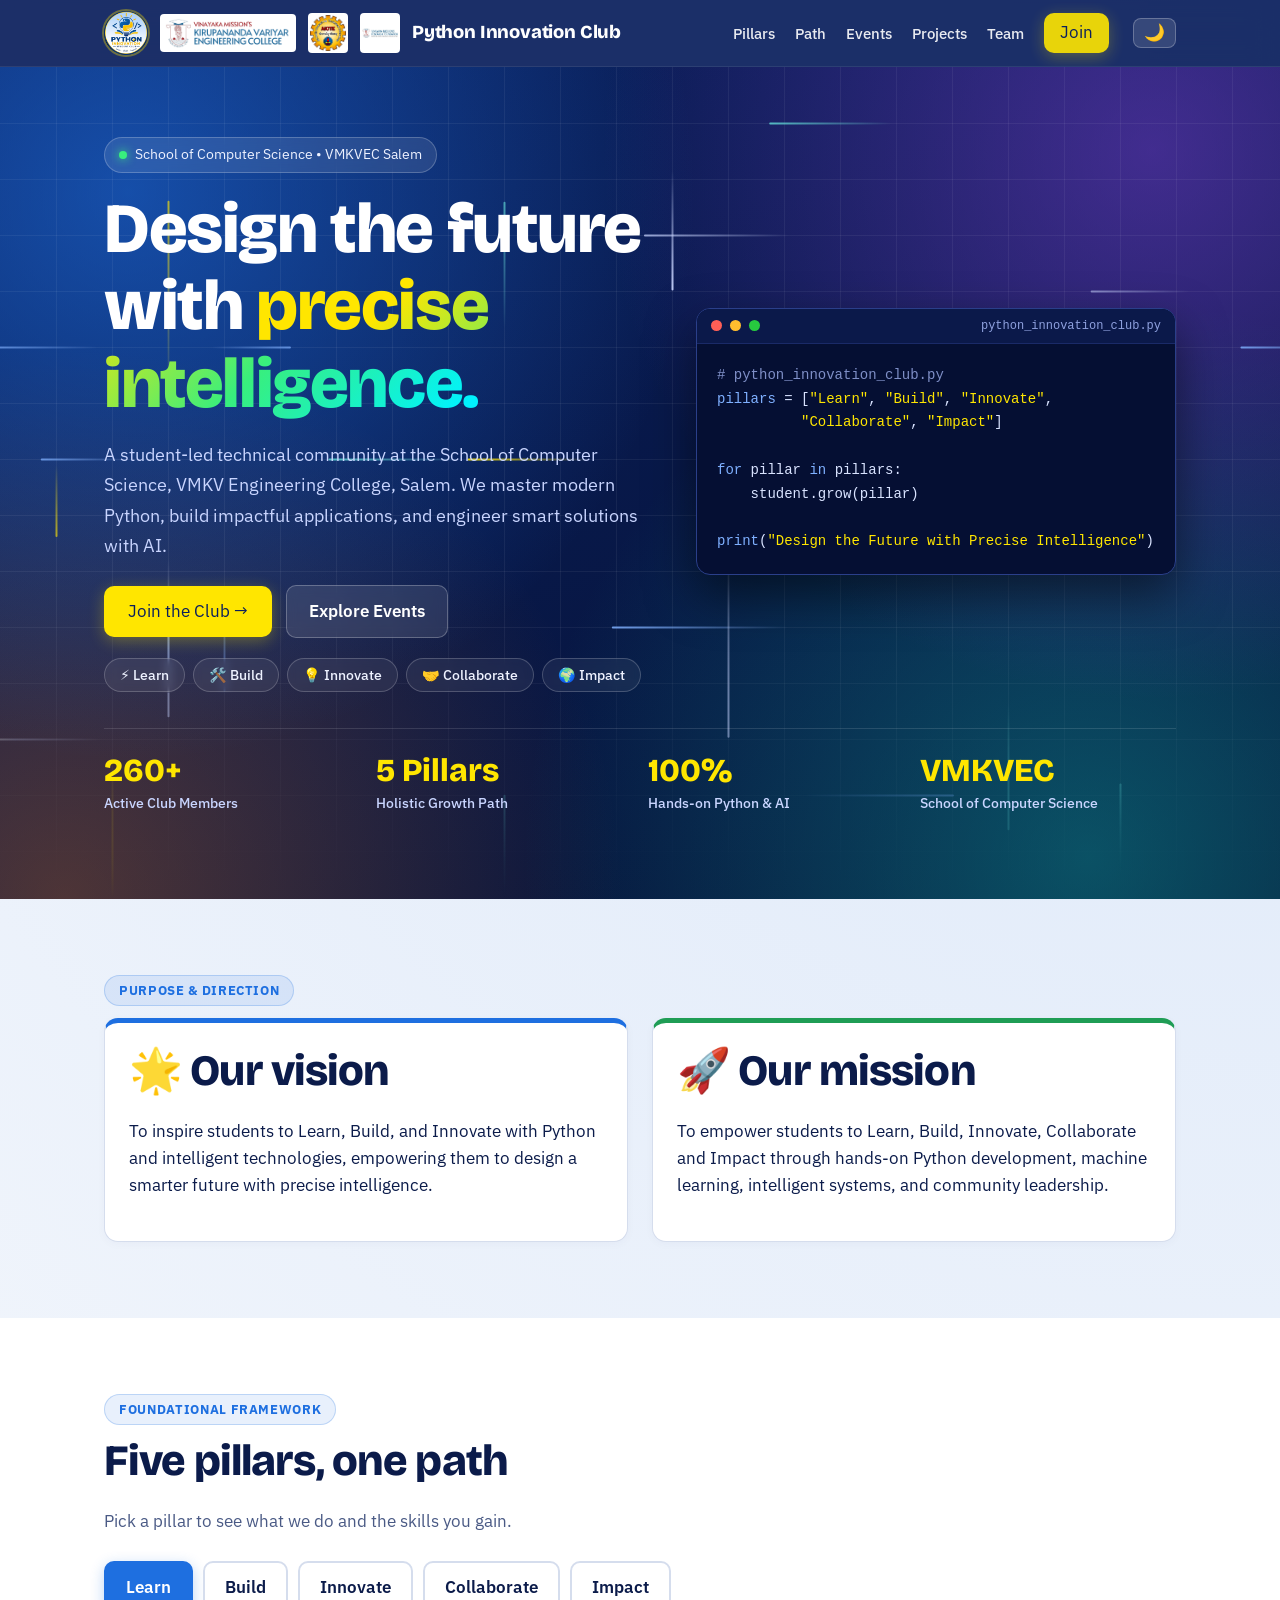
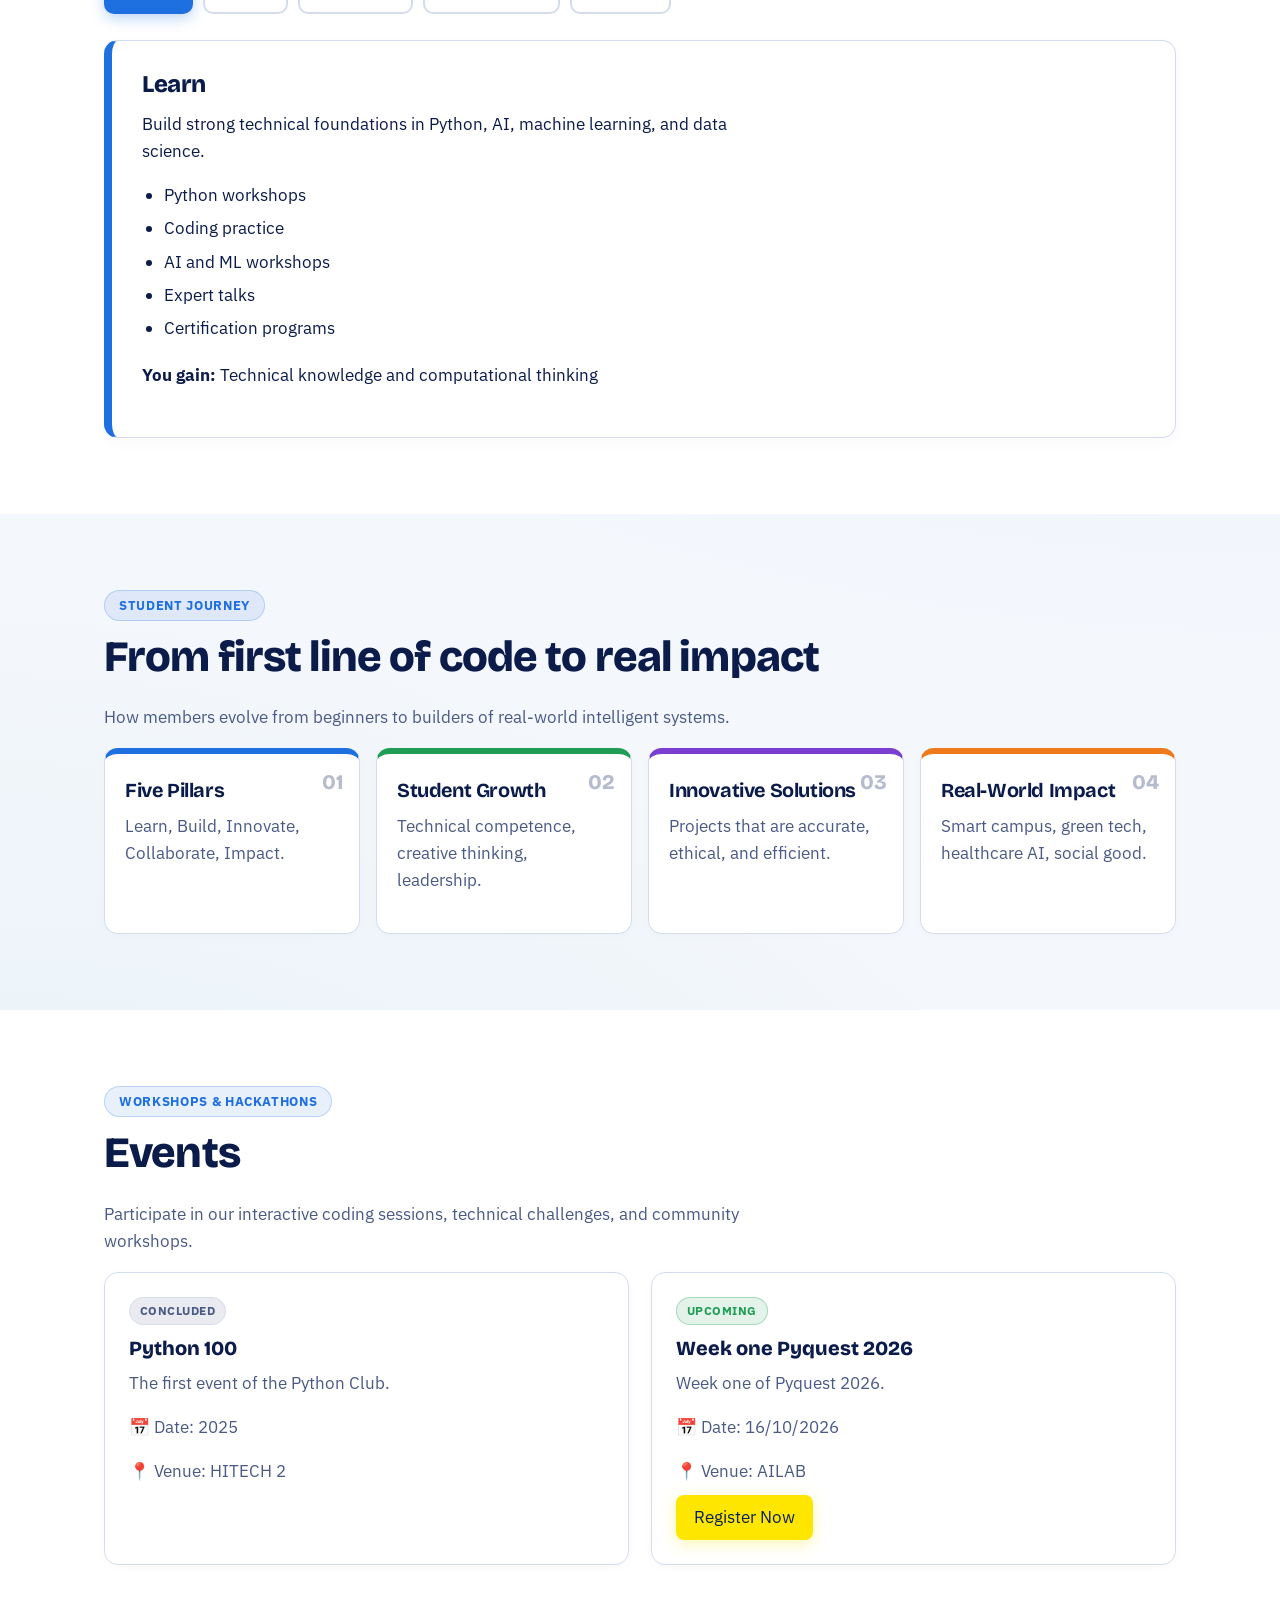
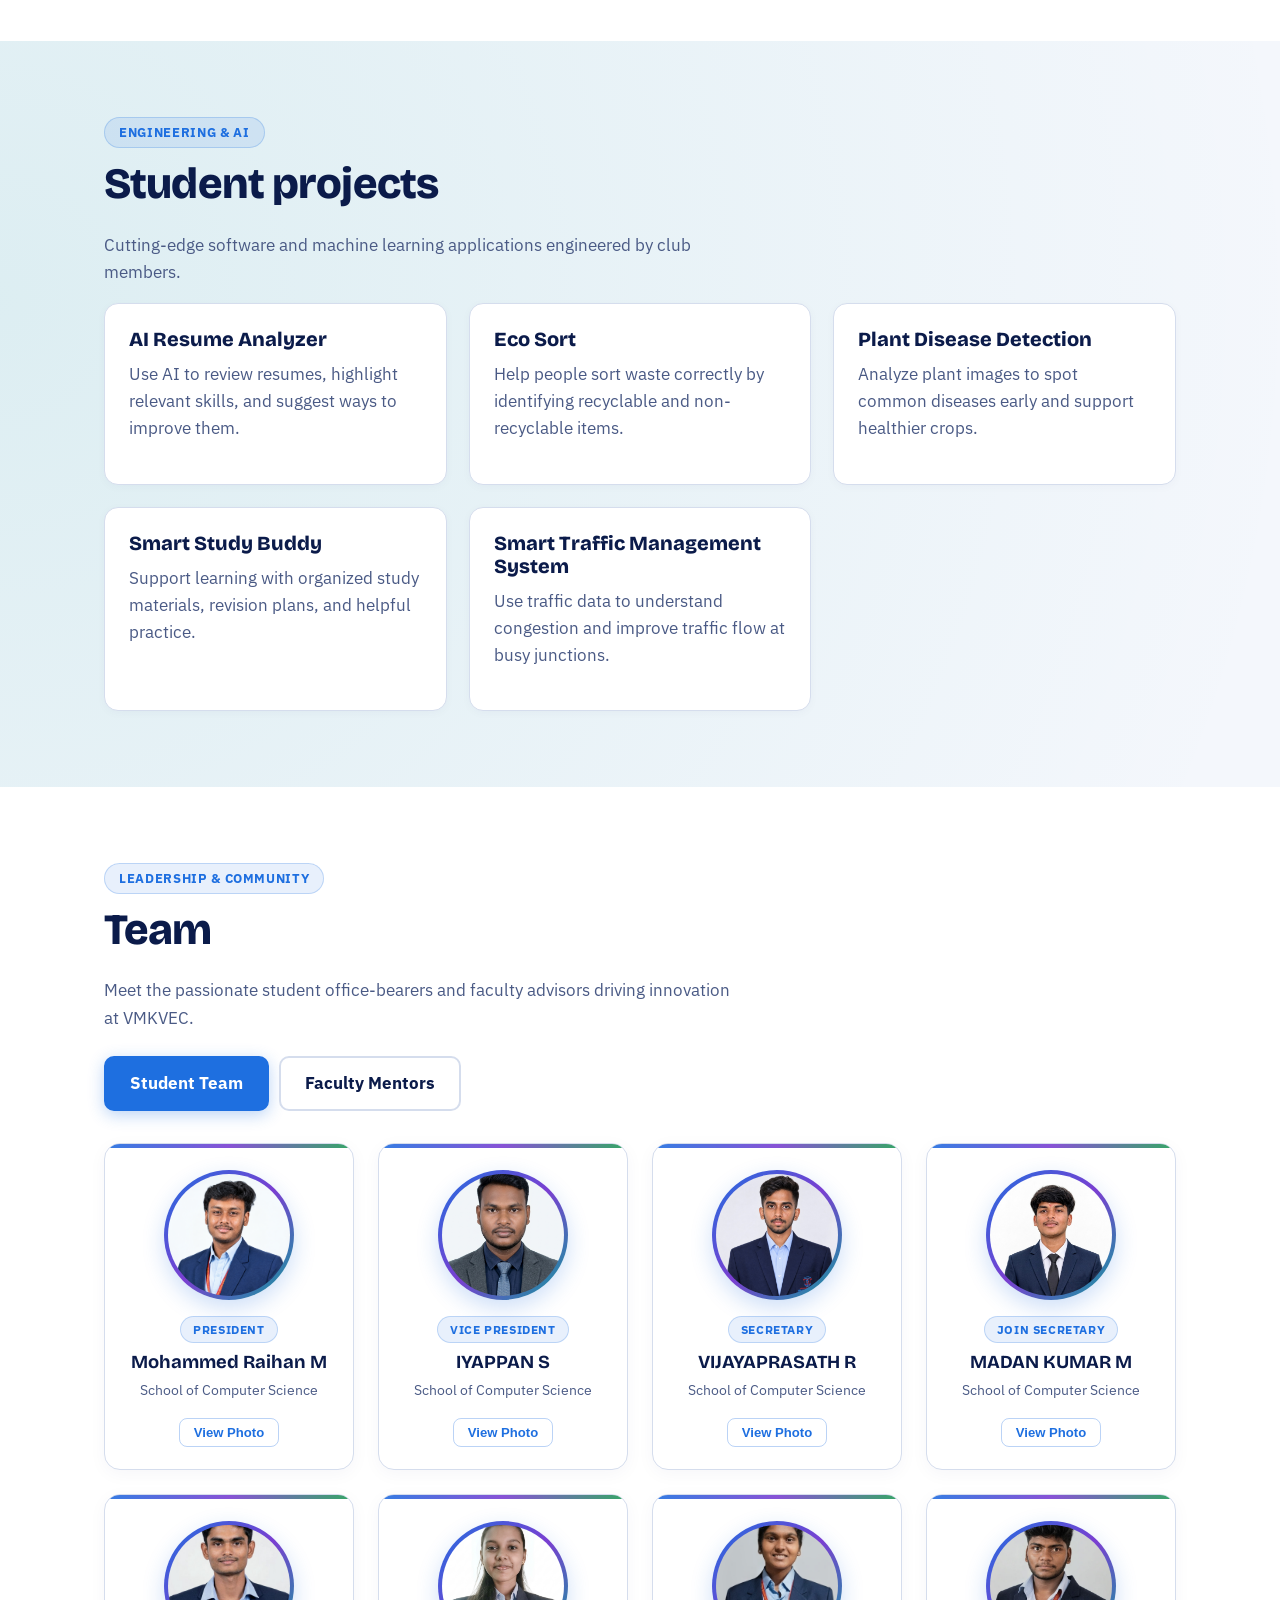
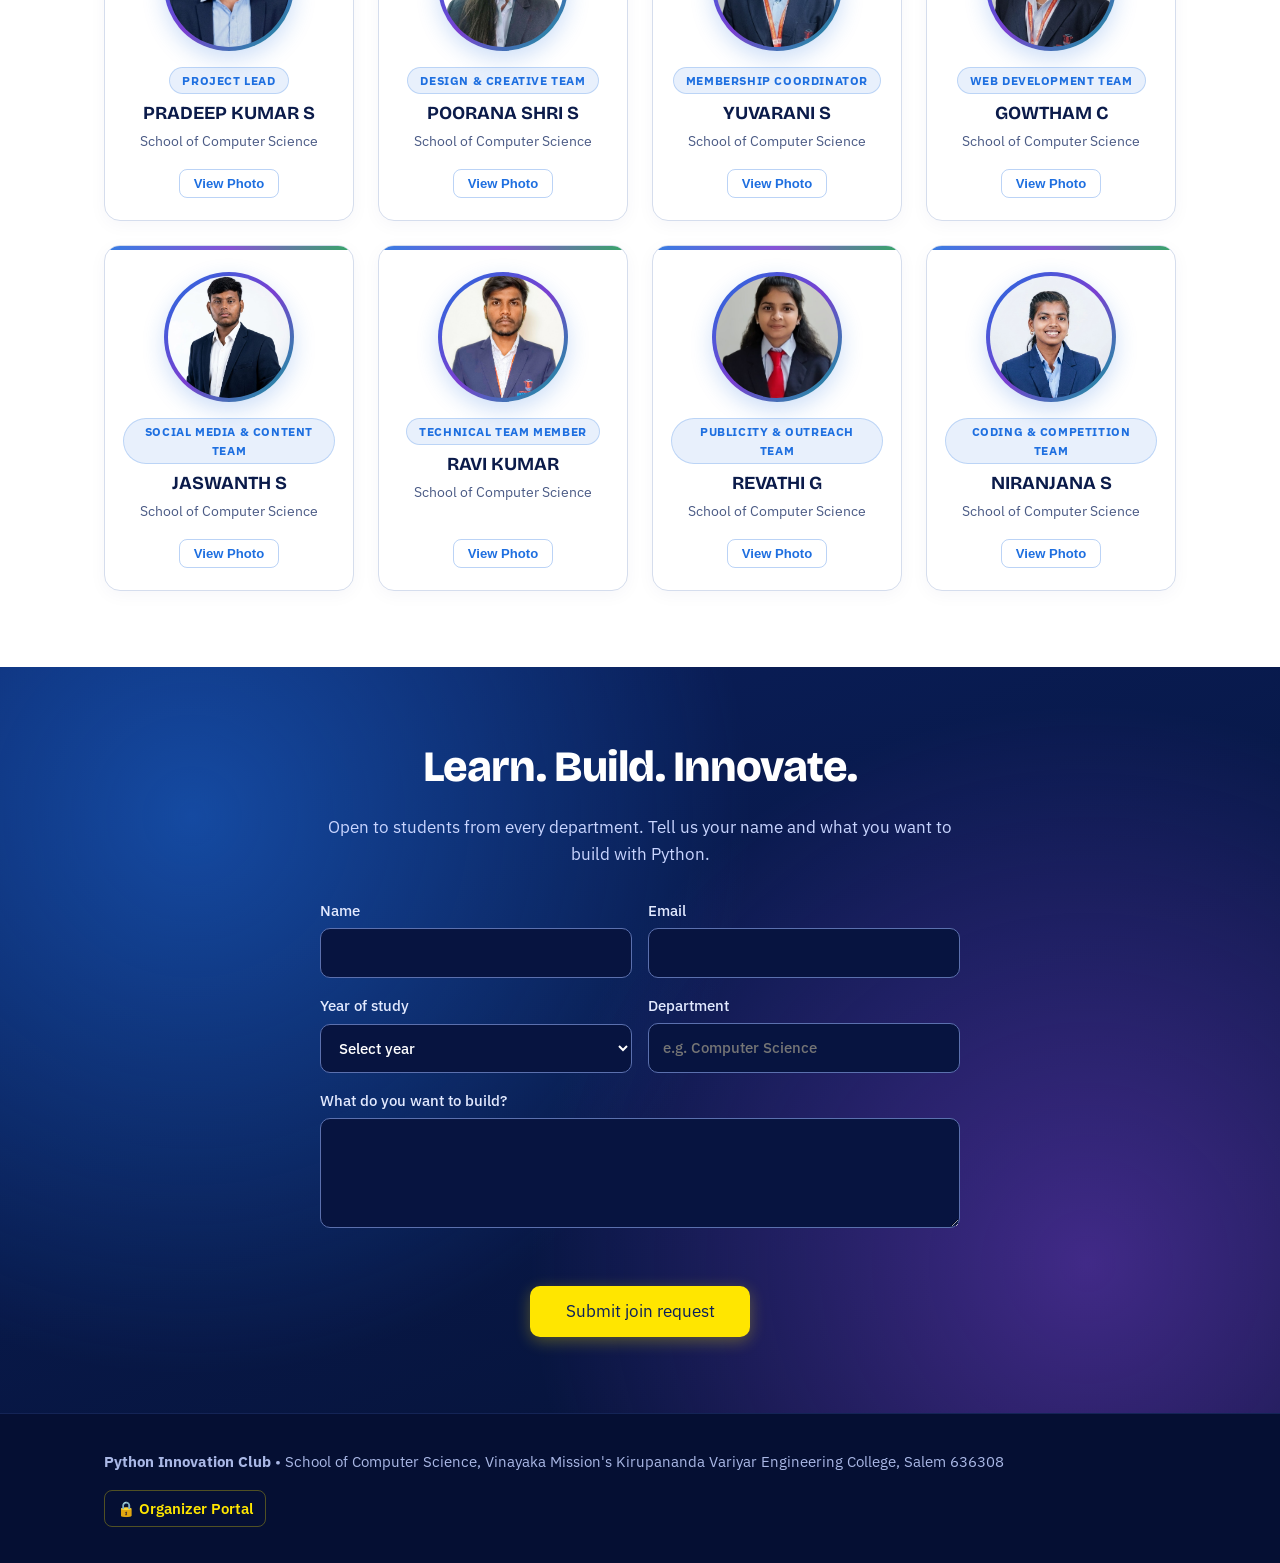
==== index.html @ 67516091 "Enhance theme consistency, faculty team layout, instant data loading, and add index.html for Vercel" ====
<!DOCTYPE html>
<html lang="en">
<head>
<meta charset="utf-8">
<meta name="viewport" content="width=device-width, initial-scale=1, viewport-fit=cover">
<title>Python Innovation Club | VMKVEC Salem</title>
<link rel="stylesheet" href="https://fonts.googleapis.com/css2?family=Bricolage+Grotesque:wght@500;700;800&family=IBM+Plex+Sans:wght@400;500&display=swap">
<style>
:root{--bg:#f4f7fc;--surface:#fff;--ink:#0b1b4a;--muted:#4a5a85;--line:#d5dded;--navy:#0a1f5c;--yellow:#ffe600;
--c1:#1e6fe0;--c2:#1f9d55;--c3:#7a3fd1;--c4:#f07a1a;--c5:#0f9d9a;
box-sizing:border-box;padding-top:env(safe-area-inset-top,0px);padding-bottom:env(safe-area-inset-bottom,0px)}
@media (prefers-color-scheme:dark){:root:not([data-theme="light"]){--bg:#071440;--surface:#0e2260;--ink:#eef2ff;--muted:#aab8e6;--line:#24387f}}
:root[data-theme="dark"]{--bg:#071440;--surface:#0e2260;--ink:#eef2ff;--muted:#aab8e6;--line:#24387f}
html{scroll-behavior:smooth;scroll-padding-top:calc(64px + env(safe-area-inset-top,0px))}
*,*::before,*::after{box-sizing:border-box}
body{margin:0;background:radial-gradient(circle at 100% 0,rgba(30,111,224,.12),transparent 35%),radial-gradient(circle at 0 55%,rgba(15,157,154,.1),transparent 35%),radial-gradient(circle at 100% 90%,rgba(240,122,26,.08),transparent 30%),var(--bg);color:var(--ink);font:400 17px/1.6 "IBM Plex Sans",system-ui,sans-serif;-webkit-font-smoothing:antialiased}
h1,h2,h3{font-family:"Bricolage Grotesque",system-ui,sans-serif;line-height:1.15;margin:0 0 .5em;letter-spacing:-0.02em}
h2{font-size:clamp(1.8rem,4vw,2.7rem);font-weight:800}
p{margin:0 0 1em;max-width:64ch}
a{color:inherit}
:focus-visible{outline:3px solid var(--yellow);outline-offset:3px}
.wrap{max-width:1120px;margin:0 auto;padding:0 24px}
section{padding:76px 0}
.muted{color:var(--muted)}
.section-badge{display:inline-flex;align-items:center;gap:6px;background:rgba(30,111,224,.1);color:var(--c1);border:1px solid rgba(30,111,224,.22);border-radius:99px;padding:4px 14px;font-size:.82rem;font-weight:700;letter-spacing:.05em;text-transform:uppercase;margin-bottom:12px}
:root[data-theme="dark"] .section-badge{background:rgba(30,111,224,.25);color:#93c5fd;border-color:rgba(147,197,253,.3)}
header{position:sticky;top:env(safe-area-inset-top,0px);z-index:20;background:rgba(10,31,92,.92);backdrop-filter:blur(14px);-webkit-backdrop-filter:blur(14px);color:#fff;border-bottom:1px solid rgba(255,255,255,.08)}
header .wrap{display:flex;align-items:center;gap:20px;height:66px;overflow-x:auto}
header a{text-decoration:none;font-size:.95rem;white-space:nowrap;opacity:.9;transition:color .15s ease,opacity .15s ease;font-weight:500}
header a:hover{color:var(--yellow);opacity:1}
header .brand{display:flex;align-items:center;gap:12px;margin-right:auto;opacity:1}
header .brand b{font-family:"Bricolage Grotesque",sans-serif;font-size:1.15rem;font-weight:800;letter-spacing:-0.01em;white-space:nowrap}
header .brand img{width:44px;height:44px;border-radius:50%;display:block;flex:none;box-shadow:0 0 0 2px rgba(255,230,0,.35)}
header .brand img.college-logo{width:136px;height:38px;object-fit:contain;border-radius:4px;background:#fff;padding:3px 5px;box-shadow:none}
header .brand img.institution-logo{width:40px;height:40px;object-fit:contain;border-radius:4px;background:#fff;padding:2px;box-shadow:none}
.btn{display:inline-flex;align-items:center;justify-content:center;gap:8px;background:var(--yellow);color:#0a1f5c;font-weight:700;padding:12px 24px;border-radius:10px;text-decoration:none;border:0;font:inherit;cursor:pointer;box-shadow:0 4px 16px rgba(255,230,0,.3);transition:transform .2s ease,box-shadow .2s ease,background .2s ease}
.btn:hover{transform:translateY(-2px);box-shadow:0 8px 24px rgba(255,230,0,.45);background:#fff154}
.btn-secondary{display:inline-flex;align-items:center;justify-content:center;gap:8px;background:rgba(255,255,255,.1);color:#fff;font-weight:600;padding:12px 22px;border-radius:10px;text-decoration:none;border:1px solid rgba(255,255,255,.25);backdrop-filter:blur(6px);transition:all .2s ease}
.btn-secondary:hover{background:rgba(255,255,255,.2);color:var(--yellow);border-color:var(--yellow);transform:translateY(-2px)}
.hero{position:relative;overflow:hidden;color:#fff;padding:70px 0 84px;background:radial-gradient(circle at 10% 15%,rgba(30,111,224,.6),transparent 42%),radial-gradient(circle at 90% 10%,rgba(122,63,209,.5),transparent 40%),radial-gradient(circle at 85% 95%,rgba(15,157,154,.45),transparent 42%),radial-gradient(circle at 5% 100%,rgba(240,122,26,.3),transparent 38%),linear-gradient(160deg,#0a1f5c,#061236)}
.hero-fx{position:absolute;inset:0;width:100%;height:100%;display:block;pointer-events:none;-webkit-mask-image:linear-gradient(to bottom,#000 65%,transparent);mask-image:linear-gradient(to bottom,#000 65%,transparent)}
.hero .wrap{position:relative}
.hero-chip{display:inline-flex;align-items:center;gap:8px;background:rgba(255,255,255,.1);border:1px solid rgba(255,255,255,.22);padding:6px 14px;border-radius:99px;font-size:.85rem;color:#eef2ff;margin-bottom:18px;backdrop-filter:blur(8px)}
.pulse-dot{width:8px;height:8px;border-radius:50%;background:#38ef7d;box-shadow:0 0 10px #38ef7d;animation:pulse 2s infinite}
@keyframes pulse{0%{opacity:1;transform:scale(1)}50%{opacity:.4;transform:scale(.85)}100%{opacity:1;transform:scale(1)}}
.hero h1{font-size:clamp(2.4rem,6.5vw,4.4rem);font-weight:800;line-height:1.1;margin-bottom:16px}
.gradient-text{background:linear-gradient(135deg,#ffe600 25%,#38ef7d 60%,#00f2fe 95%);-webkit-background-clip:text;-webkit-text-fill-color:transparent;display:inline}
.hero p{color:#c9d5ff;font-size:1.15rem;line-height:1.65;max-width:54ch}
.hero-actions{display:flex;flex-wrap:wrap;gap:14px;margin:24px 0 20px;align-items:center}
.hero .grid{display:grid;grid-template-columns:1.15fr 1fr;gap:40px;align-items:center}
.term-window{background:#050f33;border:1px solid #2a3f8a;border-radius:14px;overflow:hidden;box-shadow:0 20px 48px rgba(0,0,0,.5);position:relative}
.term-bar{background:#0b194a;padding:10px 14px;display:flex;align-items:center;gap:8px;border-bottom:1px solid #1a2a68}
.term-dot{width:11px;height:11px;border-radius:50%;display:inline-block}
.term-dot.red{background:#ff5f56}.term-dot.yellow{background:#ffbd2e}.term-dot.green{background:#27c93f}
.term-title{margin-left:auto;font:12px ui-monospace,Consolas,monospace;color:#8fa1df}
.term{padding:20px;font:14px/1.7 ui-monospace,Consolas,monospace;color:#d9e3ff;min-height:220px;overflow-x:auto;white-space:pre}
.term .k{color:#7fb0ff}.term .s{color:#ffe600}.term .c{color:#7f8fc7}
.pills{display:flex;flex-wrap:wrap;gap:8px;margin-top:20px}
.pills span{background:rgba(255,255,255,.06);border:1px solid rgba(255,255,255,.2);border-radius:99px;padding:5px 15px;font-size:.88rem;color:#eef2ff;font-weight:500;backdrop-filter:blur(4px);transition:all .2s ease}
.pills span:hover{background:rgba(255,255,255,.15);border-color:var(--yellow);color:var(--yellow)}
.stat-strip{display:grid;grid-template-columns:repeat(auto-fit,minmax(180px,1fr));gap:16px;margin-top:36px;padding-top:26px;border-top:1px solid rgba(255,255,255,.12)}
.stat-item{display:flex;flex-direction:column}
.stat-val{font-family:"Bricolage Grotesque",sans-serif;font-size:2rem;font-weight:800;color:var(--yellow);line-height:1}
.stat-lbl{font-size:.88rem;color:#c9d5ff;margin-top:5px;font-weight:500}
.tabs{display:flex;flex-wrap:wrap;gap:10px;margin:26px 0}
.tabs button{font:inherit;font-weight:600;background:var(--surface);color:var(--ink);border:2px solid var(--line);border-radius:10px;padding:11px 20px;cursor:pointer;transition:all .18s ease}
.tabs button:hover{border-color:var(--c1);transform:translateY(-2px)}
.tabs button[aria-selected="true"]{background:var(--p);border-color:var(--p);color:#fff;box-shadow:0 4px 14px rgba(30,111,224,.3)}
.team-tabs{display:flex;flex-wrap:wrap;gap:10px;margin:24px 0 32px}
.team-tabs button{font:inherit;font-weight:700;background:var(--surface);color:var(--ink);border:2px solid var(--line);border-radius:10px;padding:12px 24px;cursor:pointer;transition:all .18s ease}
.team-tabs button:hover{border-color:var(--c1)}
.team-tabs button[aria-selected="true"]{background:var(--c1);border-color:var(--c1);color:#fff;box-shadow:0 4px 16px rgba(30,111,224,.3)}
.team-panel[hidden]{display:none}
.panel{background:var(--surface);border:1px solid var(--line);border-left:8px solid var(--p);border-radius:14px;padding:30px;box-shadow:0 4px 16px rgba(10,31,92,.03)}
.panel h3{font-size:1.5rem;font-weight:800}
.panel ul{margin:0 0 1.2em;padding-left:1.3em}
.panel li{margin-bottom:6px}
.flow{display:grid;grid-template-columns:repeat(auto-fit,minmax(230px,1fr));gap:16px}
.flow div{background:var(--surface);border:1px solid var(--line);border-radius:14px;padding:26px 20px 22px;position:relative;box-shadow:0 2px 10px rgba(10,31,92,.02);transition:transform .2s ease,box-shadow .2s ease}
.flow div:hover{transform:translateY(-4px);box-shadow:0 12px 24px rgba(10,31,92,.06)}
.flow div:nth-child(1){border-top:6px solid var(--c1)}.flow div:nth-child(2){border-top:6px solid var(--c2)}.flow div:nth-child(3){border-top:6px solid var(--c3)}.flow div:nth-child(4){border-top:6px solid var(--c4)}
.flow-num{position:absolute;top:12px;right:16px;font-family:"Bricolage Grotesque",sans-serif;font-size:1.3rem;font-weight:800;color:var(--muted);opacity:.4}
.cards{display:grid;grid-template-columns:repeat(auto-fit,minmax(260px,1fr));gap:22px}
.card{background:var(--surface);border:1px solid var(--line);border-radius:14px;padding:24px;box-shadow:0 2px 10px rgba(10,31,92,.03);display:flex;flex-direction:column;transition:transform .22s ease,box-shadow .22s ease,border-color .22s ease}
.card:hover{transform:translateY(-4px);box-shadow:0 14px 30px rgba(10,31,92,.07);border-color:rgba(30,111,224,.35)}
.card h3{font-size:1.25rem}
.event-badge{display:inline-block;padding:3px 10px;border-radius:99px;font-size:.76rem;font-weight:700;letter-spacing:.04em;text-transform:uppercase;margin-bottom:12px;width:fit-content}
.event-badge.upcoming{background:rgba(31,157,85,.12);color:var(--c2);border:1px solid rgba(31,157,85,.3)}
.event-badge.ended{background:rgba(74,90,133,.12);color:var(--muted);border:1px solid var(--line)}
/* Team Photo Cards */
.team-grid{display:grid;grid-template-columns:repeat(auto-fill,minmax(240px,1fr));gap:24px}
.team-card{background:var(--surface);border:1px solid var(--line);border-radius:16px;padding:26px 18px 22px;display:flex;flex-direction:column;align-items:center;text-align:center;position:relative;overflow:hidden;box-shadow:0 4px 18px rgba(10,31,92,.04);transition:transform .25s ease,box-shadow .25s ease,border-color .25s ease}
.team-card::before{content:"";position:absolute;top:0;left:0;right:0;height:4px;background:linear-gradient(90deg,var(--c1),var(--c3),var(--c2));opacity:.9}
.team-card:hover{transform:translateY(-6px);box-shadow:0 18px 38px rgba(10,31,92,.11);border-color:rgba(30,111,224,.35)}
.team-avatar-frame{width:130px;height:130px;position:relative;margin-bottom:16px;border-radius:50%;padding:4px;background:linear-gradient(135deg,var(--c1),var(--c3),var(--c5));box-shadow:0 8px 22px rgba(30,111,224,.22);cursor:pointer;overflow:hidden;display:flex;align-items:center;justify-content:center}
.team-avatar-frame img{width:100%;height:100%;border-radius:50%;object-fit:cover;background:var(--bg);display:block;transition:transform .35s ease}
.team-avatar-frame:hover img{transform:scale(1.08)}
.team-photo-zoom{position:absolute;inset:4px;border-radius:50%;background:rgba(10,31,92,.7);display:flex;align-items:center;justify-content:center;opacity:0;transition:opacity .2s ease;color:#fff;font-size:.78rem;font-weight:700;letter-spacing:.03em;backdrop-filter:blur(2px)}
.team-avatar-frame:hover .team-photo-zoom{opacity:1}
.team-role-badge{display:inline-block;background:rgba(30,111,224,.1);color:var(--c1);border:1px solid rgba(30,111,224,.22);border-radius:99px;padding:3px 12px;font-size:.75rem;font-weight:700;letter-spacing:.05em;text-transform:uppercase;margin-bottom:8px}
:root[data-theme="dark"] .team-role-badge{background:rgba(30,111,224,.25);color:#93c5fd;border-color:rgba(147,197,253,.3)}
.team-member-trigger{display:block;width:100%;padding:0;border:0;background:transparent;color:var(--ink);font-family:"Bricolage Grotesque",system-ui,sans-serif;font-size:1.15rem;font-weight:700;line-height:1.25;text-align:center;cursor:pointer;transition:color .15s ease}
.team-member-trigger:hover{color:var(--c1);text-decoration:underline;text-underline-offset:3px}
.team-dept{font-size:.85rem;color:var(--muted);margin:6px 0 16px}
.team-view-btn{display:inline-flex;align-items:center;gap:6px;background:transparent;color:var(--c1);border:1px solid rgba(30,111,224,.3);padding:6px 14px;border-radius:8px;font-size:.82rem;font-weight:600;cursor:pointer;margin-top:auto;transition:all .18s ease}
.team-view-btn:hover{background:var(--c1);color:#fff;border-color:var(--c1)}
.team-photo-dialog{width:min(560px,calc(100% - 32px));padding:20px;border-radius:14px;border:1px solid var(--line)}
.team-photo-dialog img{display:block;width:100%;max-height:70vh;object-fit:contain;border-radius:10px}
.event-poster-trigger{display:block;width:100%;padding:0;border:0;background:transparent;color:inherit;text-align:left;font:inherit;cursor:pointer}
.event-poster-trigger:focus-visible{outline:3px solid var(--c1);outline-offset:5px;border-radius:4px}
.event-poster-title{display:block;margin:0 0 .5em;font:800 1.25rem/1.15 "Bricolage Grotesque",system-ui,sans-serif}
.event-poster-description,.event-poster-detail{display:block;margin:0 0 1em}
.event-poster-description:last-child,.event-poster-detail:last-child{margin-bottom:0}
.event-poster-dialog{width:min(560px,calc(100% - 32px));padding:20px;border-radius:14px}
.event-poster-dialog img{display:block;width:100%;max-height:70vh;object-fit:contain;border-radius:10px}
.project-photo-dialog{width:min(760px,calc(100% - 32px));padding:clamp(22px,4vw,36px);position:relative}
.project-photo-dialog-header{display:flex;align-items:flex-start;justify-content:space-between;gap:20px;padding-right:42px}
.project-photo-dialog-header h2{font-size:clamp(1.7rem,4vw,2.2rem);margin-bottom:0}
.project-dialog-description{font-size:1.1rem;line-height:1.75;margin:18px 0 22px;max-width:none}
.project-photo-dialog img{display:block;width:100%;max-height:65vh;object-fit:contain;border-radius:10px;background:var(--bg)}
.dialog-close{position:absolute;top:14px;right:14px;width:42px;height:42px;display:grid;place-items:center;border:1px solid var(--line);border-radius:50%;background:var(--surface);color:var(--ink);font:400 1.8rem/1 system-ui,sans-serif;cursor:pointer}
.dialog-close:hover{background:var(--c1);border-color:var(--c1);color:#fff}
.event-poster-actions{display:flex;justify-content:flex-end;margin-top:14px}
.event-register{margin-top:10px;padding:9px 18px;border-radius:8px;width:fit-content}
dialog{width:min(480px,calc(100% - 32px));border:1px solid var(--line);border-radius:14px;padding:26px;background:var(--surface);color:var(--ink);box-shadow:0 24px 60px rgba(5,15,51,.35)}
dialog::backdrop{background:rgba(5,15,51,.7);backdrop-filter:blur(4px)}
dialog h2{font-size:1.6rem}
.event-registration-form{display:grid;gap:16px;margin-top:20px}
.event-registration-form label{display:grid;gap:6px;font-weight:500;font-size:.95rem}
.event-registration-form input{width:100%;padding:12px 14px;border:1px solid var(--line);border-radius:8px;background:var(--bg);color:var(--ink);font:inherit}
.event-registration-form .status{min-height:1.5em;margin:0}
.event-registration-form .status.error{color:#b42318;font-weight:500}.event-registration-form .status.success{color:#137333;font-weight:600}
.dialog-actions{display:flex;justify-content:flex-end;gap:10px;margin-top:8px}
.dialog-actions button{font:inherit;cursor:pointer}
.dialog-actions .cancel{padding:9px 16px;border:1px solid var(--line);border-radius:8px;background:transparent;color:var(--ink);font-weight:500}
.two{display:grid;grid-template-columns:repeat(auto-fit,minmax(320px,1fr));gap:24px}
.cta{background:radial-gradient(circle at 15% 20%,rgba(30,111,224,.55),transparent 45%),radial-gradient(circle at 85% 80%,rgba(122,63,209,.5),transparent 45%),linear-gradient(160deg,#0a1f5c,#061236);color:#fff;text-align:center}
.cta p{margin-inline:auto;color:#c9d5ff}
.join-form{max-width:640px;margin:30px auto 0;display:grid;grid-template-columns:1fr 1fr;gap:16px;text-align:left}
.join-form label{display:grid;gap:6px;color:#e3eaff;font-size:.92rem;font-weight:500}
.join-form input,.join-form select,.join-form textarea{width:100%;padding:12px 14px;border:1px solid #5b70ae;border-radius:10px;background:#071440;color:#fff;font:inherit}
.join-form textarea{min-height:110px;resize:vertical}
.join-form input:focus,.join-form select:focus,.join-form textarea:focus{outline:3px solid var(--yellow);outline-offset:2px}
.join-form .wide,.join-form .status{grid-column:1/-1}
.join-form .status{min-height:1.5em;margin:0;color:#c9d5ff}
.join-form .status.error{color:#ffb4b4;font-weight:500}.join-form .status.success{color:#9dffb0;font-weight:600}
.join-form .btn{justify-self:center;grid-column:1/-1;min-width:220px}
footer{background:#050f33;color:#aab8e6;padding:36px 0;font-size:.92rem;border-top:1px solid #142456}
footer .wrap{display:flex;flex-wrap:wrap;align-items:center;justify-content:space-between;gap:16px}
footer .footer-admin-link{color:var(--yellow);text-decoration:none;font-weight:600;display:inline-flex;align-items:center;gap:6px;padding:6px 12px;border:1px solid rgba(255,230,0,.3);border-radius:8px;transition:all .15s ease}
footer .footer-admin-link:hover{background:rgba(255,230,0,.15)}
@media (max-width:760px){.hero .grid{grid-template-columns:1fr}section{padding:54px 0}header .wrap{gap:14px}}
@media (max-width:560px){.join-form{grid-template-columns:1fr}.join-form .wide,.join-form .status,.join-form .btn{grid-column:1}}
.theme-toggle{background:rgba(255,255,255,.12);border:1px solid rgba(255,255,255,.25);color:#fff;font-size:1.05rem;padding:6px 10px;border-radius:8px;cursor:pointer;line-height:1;display:inline-flex;align-items:center;justify-content:center;transition:all .2s ease;margin-left:4px}
.theme-toggle:hover{background:rgba(255,255,255,.25);border-color:var(--yellow)}
</style>
</head>
<body>
<header><div class="wrap">
<a class="brand" href="#home"><img src="[data-uri]" alt="Python Innovation Student Club logo" width="44" height="44"><img class="college-logo" src="/images/vmkvec-logo.png" alt="Vinayaka Mission's Kirupananda Variyar Engineering College logo"><img class="institution-logo" src="/images/aicte-logo.png" alt="All India Council for Technical Education logo"><img class="institution-logo" src="/images/naac-a-grade.webp" alt="NAAC A grade accreditation badge"><b>Python Innovation Club</b></a>
<a href="#pillars">Pillars</a><a href="#path">Path</a><a href="#events">Events</a><a href="#projects">Projects</a><a href="#team">Team</a><a class="btn" href="#join" style="padding:6px 16px">Join</a><button type="button" class="theme-toggle" id="themeToggle" aria-label="Toggle dark/light theme" title="Toggle theme">🌓</button>
</div></header>

<main>
<section class="hero" id="home">
<canvas class="hero-fx" id="heroFx" aria-hidden="true"></canvas>
<div class="wrap">
<div class="hero-chip"><span class="pulse-dot"></span> School of Computer Science &bull; VMKVEC Salem</div>
<div class="grid">
<div>
<h1>Design the future with <span class="gradient-text">precise intelligence.</span></h1>
<p>A student-led technical community at the School of Computer Science, VMKV Engineering College, Salem. We master modern Python, build impactful applications, and engineer smart solutions with AI.</p>
<div class="hero-actions">
<a class="btn" href="#join">Join the Club &rarr;</a>
<a class="btn-secondary" href="#events">Explore Events</a>
</div>
<div class="pills"><span>⚡ Learn</span><span>🛠️ Build</span><span>💡 Innovate</span><span>🤝 Collaborate</span><span>🌍 Impact</span></div>
</div>
<div class="term-window" aria-label="Python code showing the club's pillars">
<div class="term-bar"><span class="term-dot red"></span><span class="term-dot yellow"></span><span class="term-dot green"></span><span class="term-title">python_innovation_club.py</span></div>
<div class="term" id="term"></div>
</div>
</div>
<div class="stat-strip">
<div class="stat-item"><span class="stat-val">260+</span><span class="stat-lbl">Active Club Members</span></div>
<div class="stat-item"><span class="stat-val">5 Pillars</span><span class="stat-lbl">Holistic Growth Path</span></div>
<div class="stat-item"><span class="stat-val">100%</span><span class="stat-lbl">Hands-on Python & AI</span></div>
<div class="stat-item"><span class="stat-val">VMKVEC</span><span class="stat-lbl">School of Computer Science</span></div>
</div>
</div></section>

<section id="about"><div class="wrap">
<div class="section-badge">Purpose & Direction</div>
<div class="two">
<div class="card" style="border-top:5px solid var(--c1);">
<h2>🌟 Our vision</h2>
<p>To inspire students to Learn, Build, and Innovate with Python and intelligent technologies, empowering them to design a smarter future with precise intelligence.</p>
</div>
<div class="card" style="border-top:5px solid var(--c2);">
<h2>🚀 Our mission</h2>
<p>To empower students to Learn, Build, Innovate, Collaborate and Impact through hands-on Python development, machine learning, intelligent systems, and community leadership.</p>
</div>
</div>
</div></section>

<section id="pillars" style="background:var(--surface)"><div class="wrap">
<div class="section-badge">Foundational Framework</div>
<h2>Five pillars, one path</h2>
<p class="muted">Pick a pillar to see what we do and the skills you gain.</p>
<div class="tabs" role="tablist" id="tabs"></div>
<div class="panel" id="panel" role="tabpanel" aria-live="polite"></div>
</div></section>

<section id="path"><div class="wrap">
<div class="section-badge">Student Journey</div>
<h2>From first line of code to real impact</h2>
<p class="muted">How members evolve from beginners to builders of real-world intelligent systems.</p>
<div class="flow">
<div><span class="flow-num">01</span><h3>Five Pillars</h3><p class="muted">Learn, Build, Innovate, Collaborate, Impact.</p></div>
<div><span class="flow-num">02</span><h3>Student Growth</h3><p class="muted">Technical competence, creative thinking, leadership.</p></div>
<div><span class="flow-num">03</span><h3>Innovative Solutions</h3><p class="muted">Projects that are accurate, ethical, and efficient.</p></div>
<div><span class="flow-num">04</span><h3>Real-World Impact</h3><p class="muted">Smart campus, green tech, healthcare AI, social good.</p></div>
</div></div></section>

<section id="events" style="background:var(--surface)"><div class="wrap">
<div class="section-badge">Workshops & Hackathons</div>
<h2>Events</h2>
<p class="muted">Participate in our interactive coding sessions, technical challenges, and community workshops.</p>
<div class="cards" id="eventCards" aria-live="polite"><p class="muted">Loading events...</p></div>
<dialog id="eventRegistrationDialog" aria-labelledby="eventRegistrationTitle">
<h2 id="eventRegistrationTitle">Register for event</h2>
<form class="event-registration-form" id="eventRegistrationForm">
<input type="hidden" name="event">
<label>Name<input name="name" autocomplete="name" maxlength="120" required></label>
<label>Email<input name="email" type="email" autocomplete="email" required></label>
<p class="status" id="eventRegistrationStatus" role="status" aria-live="polite"></p>
<div class="dialog-actions"><button class="cancel" type="button" id="cancelEventRegistration">Cancel</button><button class="btn" type="submit">Register</button></div>
</form>
</dialog>
<dialog class="event-poster-dialog" id="eventPosterDialog" aria-labelledby="eventPosterTitle">
<h2 id="eventPosterTitle">Event poster</h2>
<img id="eventPosterImage" alt="">
<div class="dialog-actions event-poster-actions"><button class="cancel" type="button" id="closeEventPoster">Close</button></div>
</dialog>
<dialog class="project-photo-dialog" id="projectPhotoDialog" aria-labelledby="projectPhotoTitle">
<button class="dialog-close" type="button" id="closeProjectPhoto" aria-label="Close project details">&times;</button>
<div class="project-photo-dialog-header"><h2 id="projectPhotoTitle">Project</h2></div>
<p class="project-dialog-description" id="projectPhotoDescription"></p>
<img id="projectPhotoImage" alt="">
</dialog>
<dialog class="team-photo-dialog" id="teamPhotoDialog" aria-labelledby="teamPhotoTitle">
<h2 id="teamPhotoTitle">Team member</h2>
<img id="teamPhotoImage" alt="">
<div class="dialog-actions event-poster-actions"><button class="cancel" type="button" id="closeTeamPhoto">Close</button></div>
</dialog>
</div></section>

<section id="projects"><div class="wrap">
<div class="section-badge">Engineering & AI</div>
<h2>Student projects</h2>
<p class="muted">Cutting-edge software and machine learning applications engineered by club members.</p>
<div class="cards" id="projectCards" aria-live="polite"><p class="muted">Loading projects...</p></div>
</div></section>

<section id="team" style="background:var(--surface)"><div class="wrap">
<div class="section-badge">Leadership & Community</div>
<h2>Team</h2>
<p class="muted">Meet the passionate student office-bearers and faculty advisors driving innovation at VMKVEC.</p>
<div class="team-tabs" role="tablist" aria-label="Choose a team">
<button type="button" id="studentTeamTab" role="tab" aria-controls="studentTeamPanel" aria-selected="false">Student Team</button>
<button type="button" id="facultyTeamTab" role="tab" aria-controls="facultyTeamPanel" aria-selected="false">Faculty Mentors</button>
</div>
<div class="team-panel" id="studentTeamPanel" role="tabpanel" aria-labelledby="studentTeamTab" hidden>
<div class="team-grid" id="studentTeamCards" aria-live="polite"><p class="muted">Loading student members...</p></div>
</div>
<div class="team-panel" id="facultyTeamPanel" role="tabpanel" aria-labelledby="facultyTeamTab" hidden>
<div class="team-grid" id="facultyTeamCards" aria-live="polite"><p class="muted">Loading faculty members...</p></div>
</div>
</div></section>

<section class="cta" id="join"><div class="wrap">
<h2>Learn. Build. Innovate.</h2>
<p>Open to students from every department. Tell us your name and what you want to build with Python.</p>
<form class="join-form" id="joinForm">
<label>Name<input name="name" autocomplete="name" required></label>
<label>Email<input name="email" type="email" autocomplete="email" required></label>
<label>Year of study<select name="year" required><option value="">Select year</option><option>I Year</option><option>II Year</option><option>III Year</option><option>IV Year</option></select></label>
<label>Department<input name="department" placeholder="e.g. Computer Science" required></label>
<label class="wide">What do you want to build?<textarea name="interest" required></textarea></label>
<p class="status" id="joinStatus" role="status" aria-live="polite"></p>
<button class="btn" type="submit">Submit join request</button>
</form>
</div></section>
</main>

<footer><div class="wrap">
<div>
<b>Python Innovation Club</b> &bull; School of Computer Science, Vinayaka Mission's Kirupananda Variyar Engineering College, Salem 636308
</div>
<a href="/admin" class="footer-admin-link">🔒 Organizer Portal</a>
</div></footer>

<script>
var tabs=document.getElementById("tabs"),panel=document.getElementById("panel"),pillars=[];
function showPillar(index){
 var pillar=pillars[index];
 Array.from(tabs.children).forEach(function(button,i){button.setAttribute("aria-selected",String(i===index));button.tabIndex=i===index?0:-1});
 panel.style.setProperty("--p",pillar.color);
 panel.replaceChildren();
 var title=document.createElement("h3");title.textContent=pillar.name;panel.appendChild(title);
 var description=document.createElement("p");description.textContent=pillar.description;panel.appendChild(description);
 var list=document.createElement("ul");pillar.activities.forEach(function(activity){var item=document.createElement("li");item.textContent=activity;list.appendChild(item)});panel.appendChild(list);
 var outcome=document.createElement("p"),label=document.createElement("b");label.textContent="You gain: ";outcome.append(label,document.createTextNode(pillar.outcome));panel.appendChild(outcome);
}
function renderPillars(items){
 pillars=items;tabs.replaceChildren();
 pillars.forEach(function(pillar,index){var button=document.createElement("button");button.type="button";button.textContent=pillar.name;button.setAttribute("role","tab");button.setAttribute("aria-selected","false");button.style.setProperty("--p",pillar.color);button.onclick=function(){showPillar(index)};tabs.appendChild(button)});
 if(pillars.length)showPillar(0);
}
function makeCard(title,description,details,linkText){
 var card=document.createElement("article");card.className="card";
 var heading=document.createElement("h3");heading.textContent=title;card.appendChild(heading);
 var summary=document.createElement("p");summary.className="muted";summary.textContent=description;card.appendChild(summary);
 (details||[]).forEach(function(detail){var line=document.createElement("p");line.className="muted";line.textContent=detail;card.appendChild(line)});
 if(linkText){var link=document.createElement("a");link.href="#join";link.textContent=linkText;card.appendChild(link)}
 return card;
}
function makeProjectCard(project){
 if(!project.image)return makeCard(project.title,project.description,project.technologies?["Technologies: "+project.technologies.join(", ")]:[],"");
 var card=document.createElement("article");card.className="card";
 var button=document.createElement("button");button.type="button";button.className="event-poster-trigger";button.setAttribute("aria-label","Show image for "+project.title);
 var heading=document.createElement("span");heading.className="event-poster-title";heading.textContent=project.title;button.appendChild(heading);
 button.onclick=function(){var dialog=document.getElementById("projectPhotoDialog"),image=document.getElementById("projectPhotoImage");document.getElementById("projectPhotoTitle").textContent=project.title;document.getElementById("projectPhotoDescription").textContent=project.description;image.src=project.image;image.alt=project.title+" project image";dialog.showModal()};
 card.appendChild(button);
 var description=document.createElement("p");description.className="muted";description.textContent=project.description;card.appendChild(description);
 if(project.technologies){var technologies=document.createElement("p");technologies.className="muted";technologies.textContent="Technologies: "+project.technologies.join(", ");card.appendChild(technologies)}
 return card;
}
function makeTeamMemberCard(member){
 if(!member.image)return makeCard(member.role,member.name,[member.department],"");
 var name=member.name.trim();
 var card=document.createElement("article");card.className="team-card";

 var avatarFrame=document.createElement("div");avatarFrame.className="team-avatar-frame";
 avatarFrame.setAttribute("role","button");avatarFrame.setAttribute("tabindex","0");avatarFrame.setAttribute("aria-label","View full photo of "+name);
 var img=document.createElement("img");img.src=member.image;img.alt="Photo of "+name;img.loading="lazy";
 avatarFrame.appendChild(img);
 var zoomHint=document.createElement("span");zoomHint.className="team-photo-zoom";zoomHint.textContent="🔍 View";
 avatarFrame.appendChild(zoomHint);

 function openDialog(){
  var dialog=document.getElementById("teamPhotoDialog"),image=document.getElementById("teamPhotoImage");
  document.getElementById("teamPhotoTitle").textContent=name;
  image.src=member.image;image.alt="Photo of "+name;
  dialog.showModal();
 }
 avatarFrame.onclick=openDialog;
 avatarFrame.onkeydown=function(e){if(e.key==="Enter"||e.key===" ")openDialog()};
 card.appendChild(avatarFrame);

 var roleBadge=document.createElement("span");roleBadge.className="team-role-badge";roleBadge.textContent=member.role;
 card.appendChild(roleBadge);

 var button=document.createElement("button");button.type="button";button.className="team-member-trigger";button.textContent=name;button.setAttribute("aria-label","Show photo of "+name);
 button.onclick=openDialog;
 card.appendChild(button);

 var department=document.createElement("p");department.className="team-dept";department.textContent=member.department||"School of Computer Science";
 card.appendChild(department);

 var viewBtn=document.createElement("button");viewBtn.type="button";viewBtn.className="team-view-btn";viewBtn.textContent="View Photo";
 viewBtn.onclick=openDialog;
 card.appendChild(viewBtn);

 return card;
}
function makeEventCard(event){
 var card=document.createElement("article");card.className="card";
 if(event.status==="ended"){
  var badge=document.createElement("span");badge.className="event-badge ended";badge.textContent="Concluded";card.appendChild(badge);
 }else{
  var badge=document.createElement("span");badge.className="event-badge upcoming";badge.textContent="Upcoming";card.appendChild(badge);
 }
 if(event.image){
  var posterButton=document.createElement("button");posterButton.type="button";posterButton.className="event-poster-trigger";posterButton.setAttribute("aria-label","Show poster for "+event.title);
  var heading=document.createElement("span");heading.className="event-poster-title";heading.textContent=event.title;posterButton.appendChild(heading);
  var summary=document.createElement("span");summary.className="muted event-poster-description";summary.textContent=event.description;posterButton.appendChild(summary);
  ["📅 Date: "+event.date,"📍 Venue: "+event.venue].forEach(function(detail){var line=document.createElement("span");line.className="muted event-poster-detail";line.textContent=detail;posterButton.appendChild(line)});
  posterButton.onclick=function(){var dialog=document.getElementById("eventPosterDialog"),image=document.getElementById("eventPosterImage");document.getElementById("eventPosterTitle").textContent=event.title+" poster";image.src=event.image;image.alt=event.title+" event poster";dialog.showModal()};
  card.appendChild(posterButton);
 }else{
  var heading=document.createElement("h3");heading.textContent=event.title;card.appendChild(heading);
  var summary=document.createElement("p");summary.className="muted";summary.textContent=event.description;card.appendChild(summary);
  ["📅 Date: "+event.date,"📍 Venue: "+event.venue].forEach(function(detail){var line=document.createElement("p");line.className="muted";line.textContent=detail;card.appendChild(line)});
 }
 if(event.status==="ended"){return card}
 var button=document.createElement("button");button.type="button";button.className="btn event-register";button.textContent="Register Now";button.setAttribute("aria-label","Register for "+event.title);
 button.onclick=function(){var dialog=document.getElementById("eventRegistrationDialog"),form=document.getElementById("eventRegistrationForm");form.elements.event.value=event.title;document.getElementById("eventRegistrationTitle").textContent="Register for "+event.title;document.getElementById("eventRegistrationStatus").textContent="";document.getElementById("eventRegistrationStatus").className="status";form.querySelector('button[type="submit"]').disabled=false;form.querySelector('button[type="submit"]').textContent="Register";form.querySelectorAll("label").forEach(function(label){label.hidden=false});document.getElementById("cancelEventRegistration").textContent="Cancel";form.dataset.cardButton="";dialog.showModal();form.dataset.cardButton=String(Array.from(document.querySelectorAll(".event-register")).indexOf(button))};
 card.appendChild(button);
 return card;
}
function renderCards(id,items,makeItem){var container=document.getElementById(id);container.replaceChildren();items.forEach(function(item){container.appendChild(makeItem(item))});if(!items.length){var empty=document.createElement("p");empty.className="muted";empty.textContent="No items to show yet.";container.appendChild(empty)}}
function showTeamPanel(type){
 var isStudent=type==="student";
 document.getElementById("studentTeamPanel").hidden=!isStudent;
 document.getElementById("facultyTeamPanel").hidden=isStudent;
 document.getElementById("studentTeamTab").setAttribute("aria-selected",String(isStudent));
 document.getElementById("facultyTeamTab").setAttribute("aria-selected",String(!isStudent));
}
document.getElementById("studentTeamTab").addEventListener("click",function(){showTeamPanel("student")});
document.getElementById("facultyTeamTab").addEventListener("click",function(){showTeamPanel("faculty")});
showTeamPanel("student");
function renderEvents(items){
 renderCards("eventCards",items,makeEventCard);
}
async function apiRequest(url,options){
 options=options||{};options.headers=Object.assign({},options.headers||{});
 if(options.body)options.headers["Content-Type"]="application/json";
 var response=await fetch(url,options),result=response.status===204?{}:await response.json();
 if(!response.ok)throw new Error(result.error||"Request failed.");
 return result;
}
function normalizeTeam(teamData){
 if(Array.isArray(teamData))return {studentMembers:teamData,facultyMembers:[]};
 if(!teamData||typeof teamData!=="object")return {studentMembers:[],facultyMembers:[]};
 return {
  studentMembers:Array.isArray(teamData.studentMembers)?teamData.studentMembers:[],
  facultyMembers:Array.isArray(teamData.facultyMembers)?teamData.facultyMembers:[]
 };
}

var DEFAULT_CLUB_DATA = {
  "pillars": [
    {"name":"Learn","color":"#1e6fe0","description":"Build strong technical foundations in Python, AI, machine learning, and data science.","activities":["Python workshops","Coding practice","AI and ML workshops","Expert talks","Certification programs"],"outcome":"Technical knowledge and computational thinking"},
    {"name":"Build","color":"#1f9d55","description":"Turn ideas into working applications and prototypes.","activities":["Mini projects","Flask and Django projects","Data analytics projects","GitHub projects"],"outcome":"Project development and implementation skills"},
    {"name":"Innovate","color":"#7a3fd1","description":"Create intelligent solutions to real-world problems.","activities":["Innovation challenges","Hackathons","Problem of the month","AI challenges","Research activities"],"outcome":"Creativity, critical thinking, and innovation"},
    {"name":"Collaborate","color":"#f07a1a","description":"Learn and create together as a student community.","activities":["Peer coding","Coding competitions","Mentoring","Team projects","Open-source activities"],"outcome":"Teamwork, leadership, and communication"},
    {"name":"Impact","color":"#0f9d9a","description":"Use technology for ethical, sustainable, and socially meaningful work.","activities":["Smart campus projects","Green technology","Healthcare AI","Social good projects","Innovation exhibitions"],"outcome":"Social responsibility and real-world impact"}
  ],
  "events": [
    {"title":"Python 100","description":"The first event of the Python Club.","date":"2025","venue":"HITECH 2","status":"ended","image":"/images/python-100-poster.jpg"},
    {"title":"Week one Pyquest 2026","description":"Week one of Pyquest 2026.","date":"16/10/2026","venue":"AILAB","image":"/images/week-one-pyquest-2026.jpg"}
  ],
  "projects": [
    {"title":"AI Resume Analyzer","description":"Use AI to review resumes, highlight relevant skills, and suggest ways to improve them.","image":"/images/projects/AI%20Resume%20Analyzer.jpg"},
    {"title":"Eco Sort","description":"Help people sort waste correctly by identifying recyclable and non-recyclable items.","image":"/images/projects/Eco%20sort.jpg"},
    {"title":"Plant Disease Detection","description":"Analyze plant images to spot common diseases early and support healthier crops.","image":"/images/projects/plant%20disease%20Detection.jpg"},
    {"title":"Smart Study Buddy","description":"Support learning with organized study materials, revision plans, and helpful practice.","image":"/images/projects/Smart%20Study%20Buddy.jpg"},
    {"title":"Smart Traffic Management System","description":"Use traffic data to understand congestion and improve traffic flow at busy junctions.","image":"/images/projects/Smart%20Traffic%20Management%20System.jpg"}
  ],
  "team": {
    "studentMembers": [
      {"role":"President","name":"Mohammed Raihan M","department":"School of Computer Science","image":"/images/team/Mo.png"},
      {"role":"Vice President","name":"IYAPPAN S","department":"School of Computer Science","image":"/images/team/Iyappan%20s.png"},
      {"role":"Secretary","name":"VIJAYAPRASATH R","department":"School of Computer Science","image":"/images/team/Vijaya%20prasad%20R.png"},
      {"role":"JOIN SECRETARY","name":"MADAN KUMAR M","department":"School of Computer Science","image":"/images/team/Madhan%20kumar.png"},
      {"role":"PROJECT LEAD","name":"PRADEEP KUMAR S","department":"School of Computer Science","image":"/images/team/Pradeep%20kumar.jpeg"},
      {"role":"DESIGN & CREATIVE TEAM","name":"POORANA SHRI S","department":"School of Computer Science","image":"/images/team/Poorana%20shri.png"},
      {"role":"MEMBERSHIP COORDINATOR","name":"YUVARANI S","department":"School of Computer Science","image":"/images/team/Yuvarani.jpg"},
      {"role":"WEB DEVELOPMENT TEAM","name":"GOWTHAM C","department":"School of Computer Science","image":"/images/team/Gowtham%20C.jpg"},
      {"role":"SOCIAL MEDIA & CONTENT TEAM","name":"JASWANTH S","department":"School of Computer Science","image":"/images/team/Jaswanth%20S.jpeg"},
      {"role":"TECHNICAL TEAM MEMBER","name":"RAVI KUMAR","department":"School of Computer Science","image":"/images/team/Ravi%20kumar.jpg"},
      {"role":"PUBLICITY & OUTREACH TEAM","name":"REVATHI G","department":"School of Computer Science","image":"/images/team/Revathi%20G.jpg"},
      {"role":"CODING & COMPETITION TEAM","name":"NIRANJANA S","department":"School of Computer Science","image":"/images/team/Niranjana%20S.png"}
    ],
    "facultyMembers": [
      {"role":"Faculty Member","name":"Dr. Amirthalingam V","department":"School of Computer Science","image":"/images/faculty/Amirthalingam_V.jpg"},
      {"role":"Faculty Member","name":"Dr. Senthilkumar S","department":"School of Computer Science","image":"/images/faculty/Senthilkumar_s.jpg"},
      {"role":"Faculty Member","name":"Dr. Rajanarayanan S","department":"School of Computer Science","image":"/images/faculty/Rajanarayanan_S.jpg"},
      {"role":"Faculty Member","name":"Dr. G. Karthik","department":"School of Computer Science","image":"/images/faculty/Karthik%20G.jpg"},
      {"role":"Faculty Member","name":"Mrs. Geetha T.","department":"School of Computer Science","image":"/images/faculty/Geetha_T.jpg"},
      {"role":"Faculty Member","name":"Mr. Shriidhar PJ","department":"School of Computer Science","image":"/images/faculty/Shriidhar_PJ.jpg"},
      {"role":"Faculty Member","name":"Mr. Loganathan S","department":"School of Computer Science","image":"/images/faculty/Loganathan_S.jpg"},
      {"role":"Faculty Member","name":"Mrs. Mahalakshmi R","department":"School of Computer Science","image":"/images/faculty/Mahalakshmi_R.jpg"},
      {"role":"Faculty Member","name":"Mr. Jagadeeswaran M","department":"School of Computer Science","image":"/images/faculty/Jagadeeswaran_M.jpg"},
      {"role":"Faculty Member","name":"Mr. Suresh M","department":"School of Computer Science","image":"/images/faculty/Suresh_M.jpg"},
      {"role":"Faculty Member","name":"Mrs. Kasthuri A","department":"School of Computer Science","image":"/images/faculty/kasthuri_A.jpg"},
      {"role":"Faculty Member","name":"Mr. Rajasekar G","department":"School of Computer Science","image":"/images/faculty/Rajasekar_G.jpg"},
      {"role":"Faculty Member","name":"Mr. Gnanavel N","department":"School of Computer Science","image":"/images/faculty/Gnanavel_N.jpg"},
      {"role":"Faculty Member","name":"Mr. Tamilazhagan","department":"School of Computer Science","image":"/images/faculty/Tamilzhagan.jpg"},
      {"role":"Faculty Member","name":"Mrs. Subbulakshmi","department":"School of Computer Science","image":"/images/faculty/Subbulakshmi.jpg"},
      {"role":"Faculty Member","name":"Mr. Manoj Kumar","department":"School of Computer Science","image":"/images/faculty/Manoj%20kumar.jpg"},
      {"role":"Faculty Member","name":"Mrs. Muthunangai","department":"School of Computer Science","image":"/images/faculty/Muthunagai.jpg"},
      {"role":"Faculty Member","name":"Miss. Rajeswari","department":"School of Computer Science","image":"/images/faculty/Rajaeswari.jpg"},
      {"role":"Faculty Member","name":"Miss. Ilakiya","department":"School of Computer Science","image":"/images/faculty/Ilakiya.png"},
      {"role":"Faculty Member","name":"Mr. Shrinivas","department":"School of Computer Science","image":"/images/faculty/Shrinivas.jpg"},
      {"role":"Faculty Member","name":"Mr. J.Dhayalan","department":"School of Computer Science","image":"/images/faculty/J.Dhayalan.jpg"}
    ]
  }
};

function renderSiteData(data){
 if(!data)return;
 var team=normalizeTeam(data.team);
 if(data.pillars&&data.pillars.length)renderPillars(data.pillars);
 if(data.events&&data.events.length)renderEvents(data.events);
 if(data.projects&&data.projects.length)renderCards("projectCards",data.projects,makeProjectCard);
 if(team.studentMembers&&team.studentMembers.length)renderCards("studentTeamCards",team.studentMembers,makeTeamMemberCard);
 if(team.facultyMembers&&team.facultyMembers.length)renderCards("facultyTeamCards",team.facultyMembers,makeTeamMemberCard);
}

// Immediately render default data so the site is populated instantly:
renderSiteData(DEFAULT_CLUB_DATA);

async function loadSite(){
 try{
  var data=await apiRequest("/api/data");
  renderSiteData(data);
 }catch(error){
  console.warn("Could not fetch remote updates:",error);
 }
}
loadSite();
document.getElementById("cancelEventRegistration").addEventListener("click",function(){document.getElementById("eventRegistrationDialog").close()});
document.getElementById("closeEventPoster").addEventListener("click",function(){document.getElementById("eventPosterDialog").close()});
document.getElementById("closeProjectPhoto").addEventListener("click",function(){document.getElementById("projectPhotoDialog").close()});
document.getElementById("closeTeamPhoto").addEventListener("click",function(){document.getElementById("teamPhotoDialog").close()});
document.getElementById("eventRegistrationForm").addEventListener("submit",async function(event){
 event.preventDefault();var form=event.currentTarget,status=document.getElementById("eventRegistrationStatus"),button=form.querySelector('button[type="submit"]');
 status.className="status";status.textContent="Sending...";button.disabled=true;
 try{var result=await apiRequest("/api/events/register",{method:"POST",body:JSON.stringify(Object.fromEntries(new FormData(form).entries()))});status.className="status success";status.textContent="Registration confirmed: "+result.event.title+". Date: "+result.event.date+". Venue: "+result.event.venue+".";button.textContent="Registered";form.querySelectorAll("label").forEach(function(label){label.hidden=true});document.getElementById("cancelEventRegistration").textContent="Close";var cardButton=document.querySelectorAll(".event-register")[Number(form.dataset.cardButton)];if(cardButton){cardButton.textContent="Registered";cardButton.disabled=true}form.reset()}
 catch(error){status.className="status error";status.textContent=error.message;button.disabled=false}
});
document.getElementById("joinForm").addEventListener("submit",async function(event){
 event.preventDefault();var form=event.currentTarget,status=document.getElementById("joinStatus"),button=form.querySelector("button[type=submit]");
 status.className="status";status.textContent="Sending...";button.disabled=true;
 try{var response=await fetch("/api/join",{method:"POST",headers:{"Content-Type":"application/json"},body:JSON.stringify(Object.fromEntries(new FormData(form).entries()))});var result=await response.json();if(!response.ok)throw new Error(result.error||"Could not submit request.");status.className="status success";status.textContent="Thanks! Your join request was received.";form.reset()}catch(error){status.className="status error";status.textContent=error.message||"Could not reach the server. Please try again."}finally{button.disabled=false}
});
var lines=['<span class="c"># python_innovation_club.py</span>','<span class="k">pillars</span> = [<span class="s">"Learn"</span>, <span class="s">"Build"</span>, <span class="s">"Innovate"</span>,','          <span class="s">"Collaborate"</span>, <span class="s">"Impact"</span>]','','<span class="k">for</span> pillar <span class="k">in</span> pillars:','    student.grow(pillar)','','<span class="k">print</span>(<span class="s">"Design the Future with Precise Intelligence"</span>)'];
var term=document.getElementById("term"),i=0;
function type(){term.innerHTML=lines.slice(0,i+1).join("\n");
 if(++i<lines.length)setTimeout(type,420)}
if(matchMedia("(prefers-reduced-motion:reduce)").matches){i=lines.length-1}
type();

/* Hero background: straight horizontal and vertical lines with light streaks moving along them */
(function(){
 var canvas=document.getElementById("heroFx"),hero=document.getElementById("home");
 if(!canvas||!canvas.getContext)return;
 var ctx=canvas.getContext("2d"),W=0,H=0,dpr=1,streaks=[],raf=0;
 var reduce=matchMedia("(prefers-reduced-motion:reduce)").matches;
 var G=56,COLORS=["127,176,255","95,214,211","255,230,0","201,213,255"];
 function rand(a,b){return a+Math.random()*(b-a)}
 function pick(a){return a[Math.floor(Math.random()*a.length)]}
 function place(s,first){
  s.vert=Math.random()<.5;
  var lanes=Math.floor((s.vert?W:H)/G);
  s.lane=Math.floor(rand(1,Math.max(2,lanes)))*G+.5;
  s.len=rand(70,190);
  s.speed=rand(1.2,3.4);
  s.dir=Math.random()<.5?1:-1;
  s.c=pick(COLORS);
  s.a=rand(.55,.95);
  var span=s.vert?H:W;
  s.pos=first?rand(-s.len,span+s.len):(s.dir>0?-s.len:span+s.len);
 }
 function resize(){
  var box=hero.getBoundingClientRect();
  dpr=Math.min(window.devicePixelRatio||1,2);
  W=box.width;H=box.height;
  canvas.width=Math.round(W*dpr);canvas.height=Math.round(H*dpr);
  ctx.setTransform(dpr,0,0,dpr,0,0);
  var n=Math.max(12,Math.min(34,Math.round(W*H/20000)));
  streaks=[];
  for(var i=0;i<n;i++){var s={};place(s,true);streaks.push(s)}
  if(reduce)draw();
 }
 function drawGrid(){
  ctx.strokeStyle="rgba(255,255,255,.06)";
  ctx.lineWidth=1;
  ctx.beginPath();
  for(var x=G+.5;x<W;x+=G){ctx.moveTo(x,0);ctx.lineTo(x,H)}
  for(var y=G+.5;y<H;y+=G){ctx.moveTo(0,y);ctx.lineTo(W,y)}
  ctx.stroke();
 }
 function draw(){
  ctx.clearRect(0,0,W,H);
  drawGrid();
  ctx.lineWidth=2;ctx.lineCap="round";
  for(var i=0;i<streaks.length;i++){
   var s=streaks[i],head=s.pos,tail=s.pos-s.dir*s.len,g;
   if(s.vert)g=ctx.createLinearGradient(s.lane,tail,s.lane,head);
   else g=ctx.createLinearGradient(tail,s.lane,head,s.lane);
   g.addColorStop(0,"rgba("+s.c+",0)");
   g.addColorStop(1,"rgba("+s.c+","+s.a+")");
   ctx.strokeStyle=g;
   ctx.beginPath();
   if(s.vert){ctx.moveTo(s.lane,tail);ctx.lineTo(s.lane,head)}
   else{ctx.moveTo(tail,s.lane);ctx.lineTo(head,s.lane)}
   ctx.stroke();
  }
 }
 function step(){
  for(var i=0;i<streaks.length;i++){
   var s=streaks[i];
   s.pos+=s.speed*s.dir;
   var span=s.vert?H:W;
   if((s.dir>0&&s.pos-s.len>span)||(s.dir<0&&s.pos+s.len<0))place(s,false);
  }
  draw();
  raf=requestAnimationFrame(step);
 }
 function start(){if(!reduce&&!raf)raf=requestAnimationFrame(step)}
 function stop(){cancelAnimationFrame(raf);raf=0}
 resize();
 window.addEventListener("resize",resize);
 if(reduce){draw();return}
 if("IntersectionObserver" in window){
  new IntersectionObserver(function(e){if(e[0].isIntersecting)start();else stop()}).observe(hero);
 }
 document.addEventListener("visibilitychange",function(){if(document.hidden)stop();else start()});
 start();
})();
(function(){
 var toggle=document.getElementById("themeToggle");
 function getTheme(){return localStorage.getItem("pic_theme")||(window.matchMedia("(prefers-color-scheme:dark)").matches?"dark":"light")}
 function applyTheme(t){
  document.documentElement.setAttribute("data-theme",t);
  localStorage.setItem("pic_theme",t);
  if(toggle)toggle.textContent=t==="dark"?"☀️":"🌙";
 }
 applyTheme(getTheme());
 if(toggle){
  toggle.addEventListener("click",function(){
   var cur=document.documentElement.getAttribute("data-theme")==="dark"?"light":"dark";
   applyTheme(cur);
  });
 }
})();
</script>
</body>
</html>
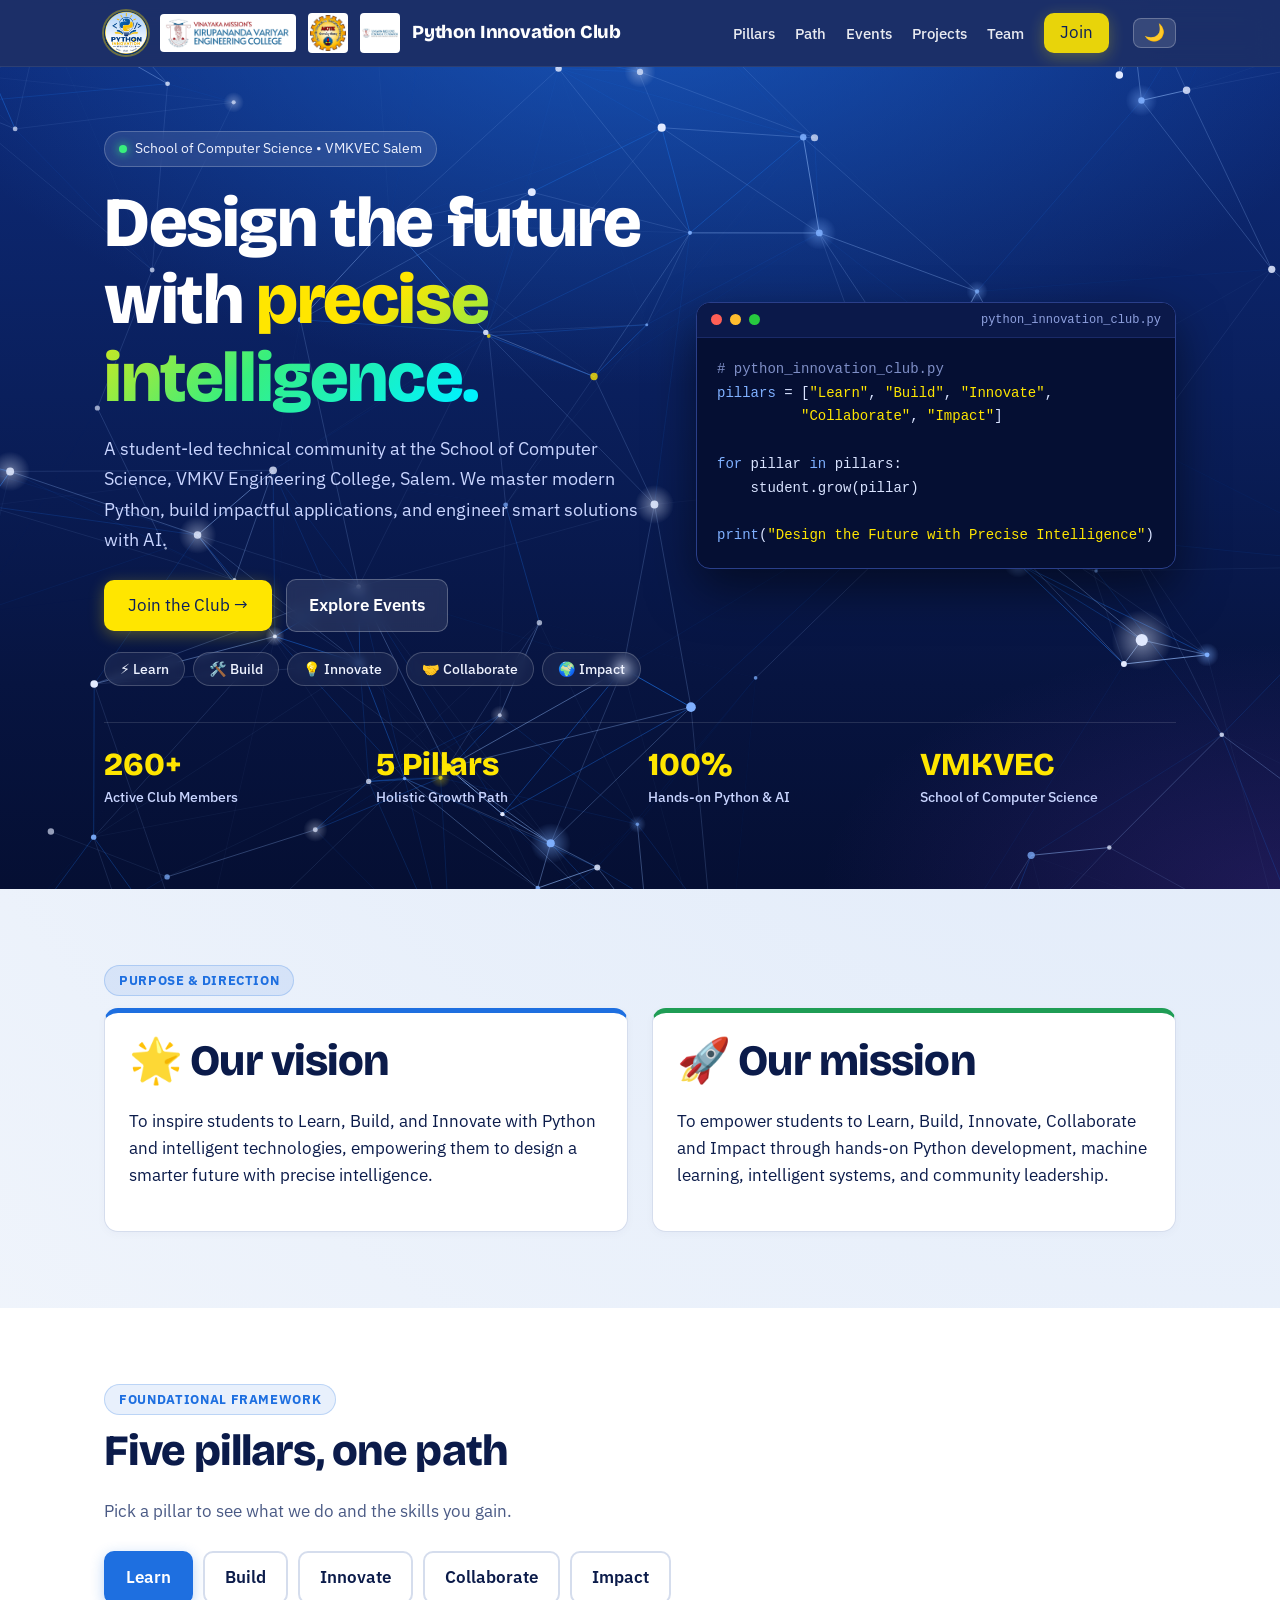
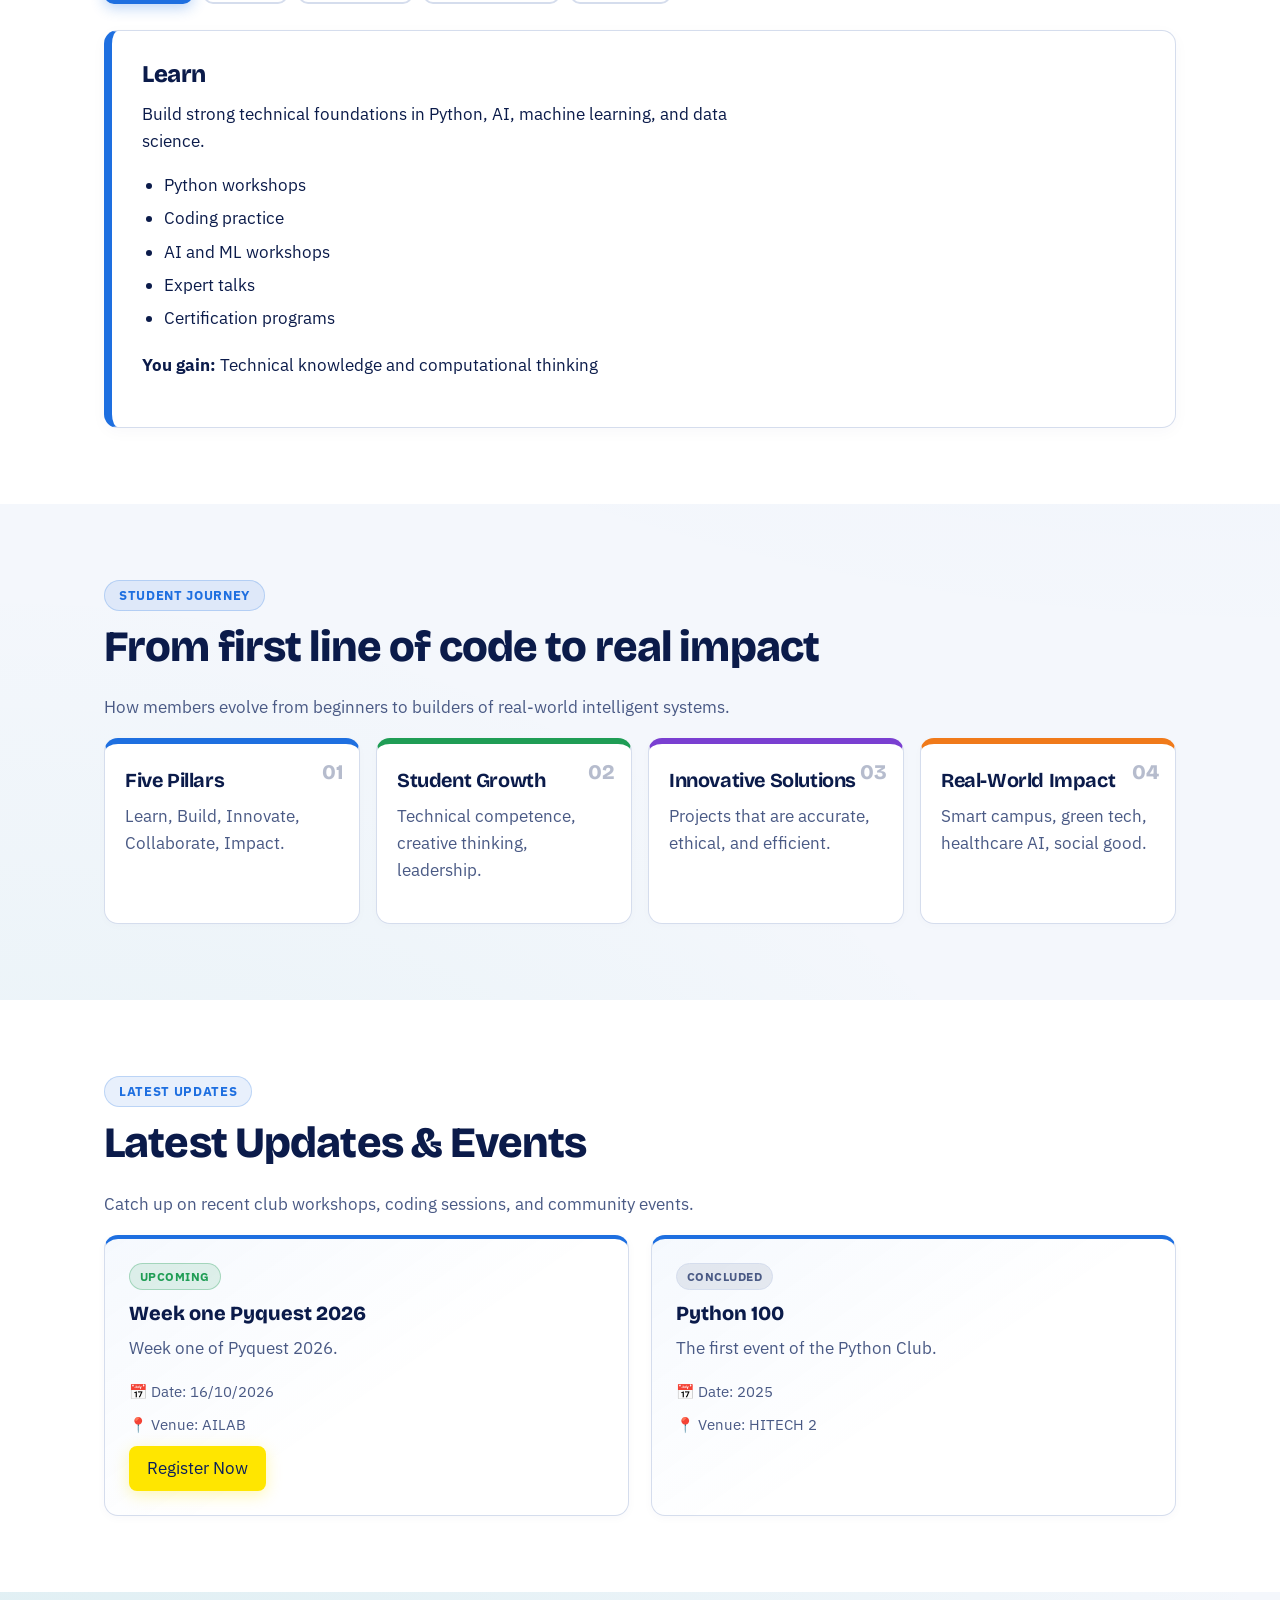
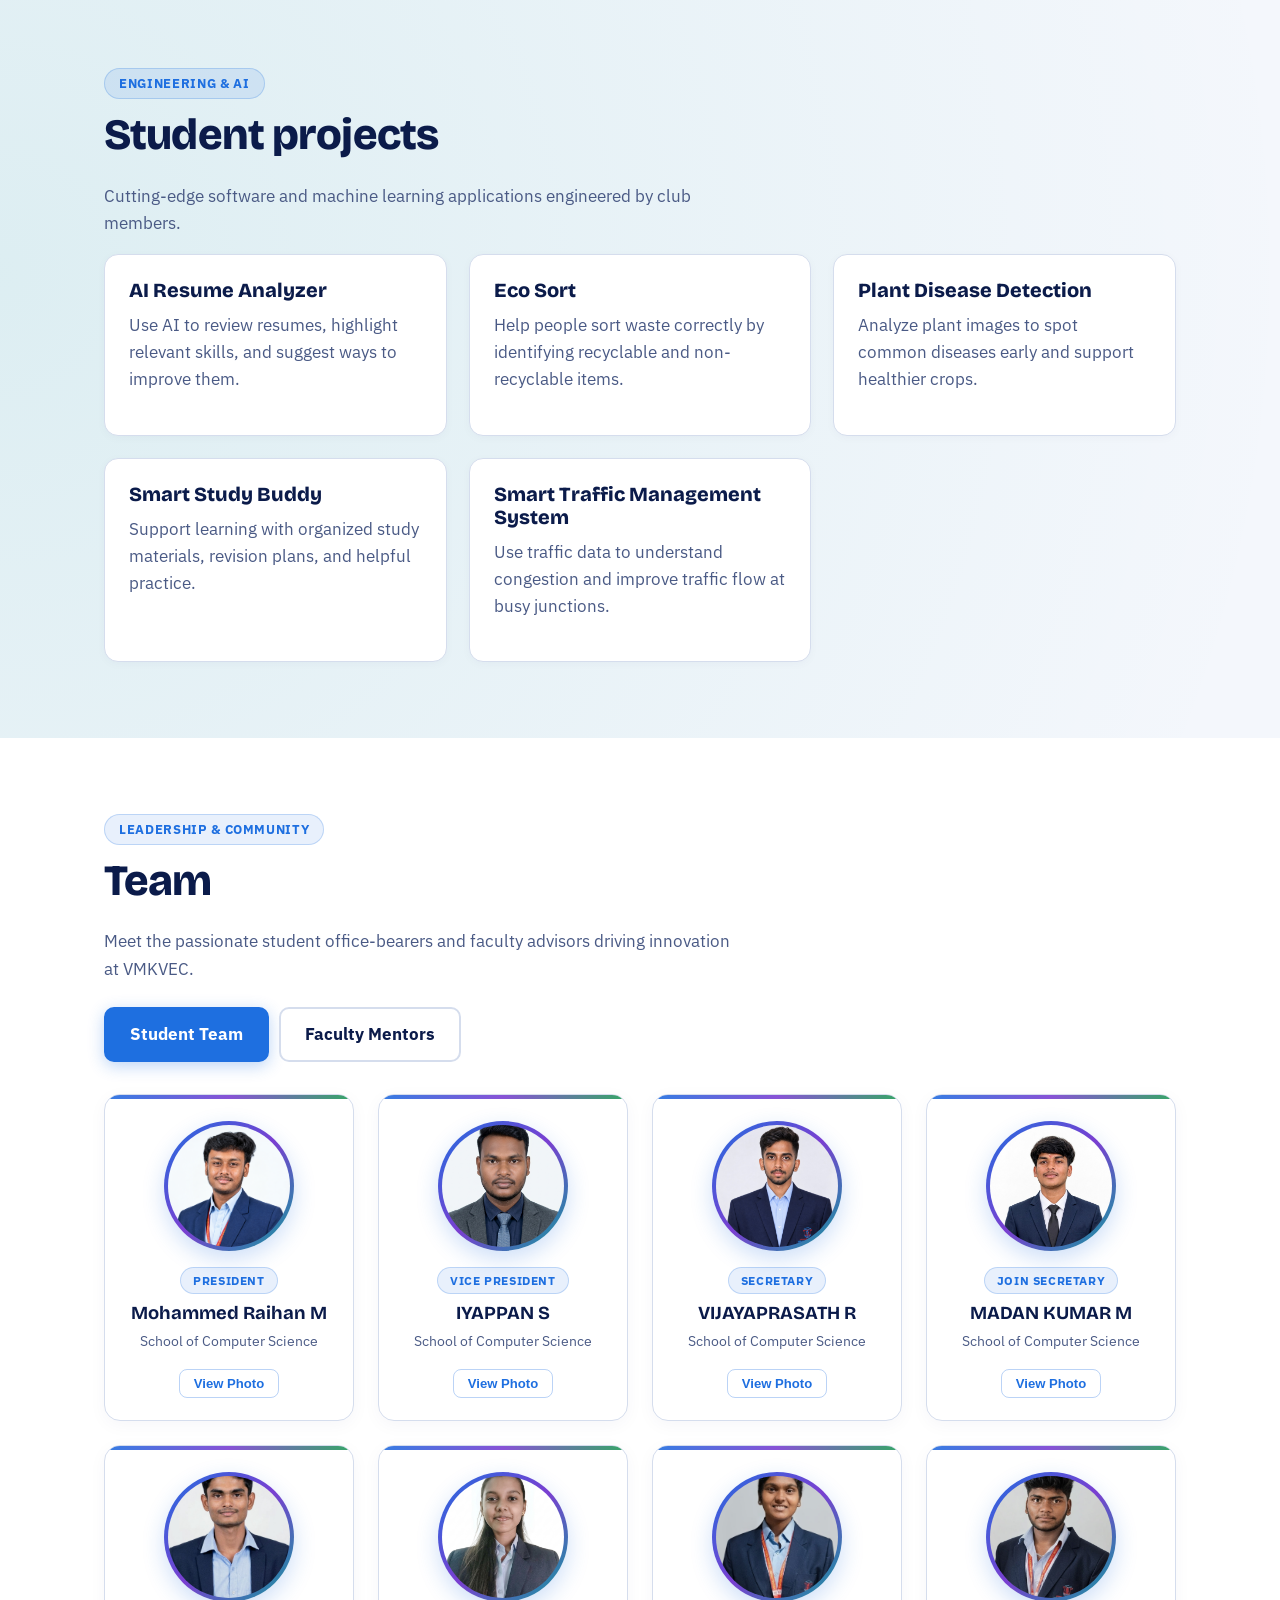
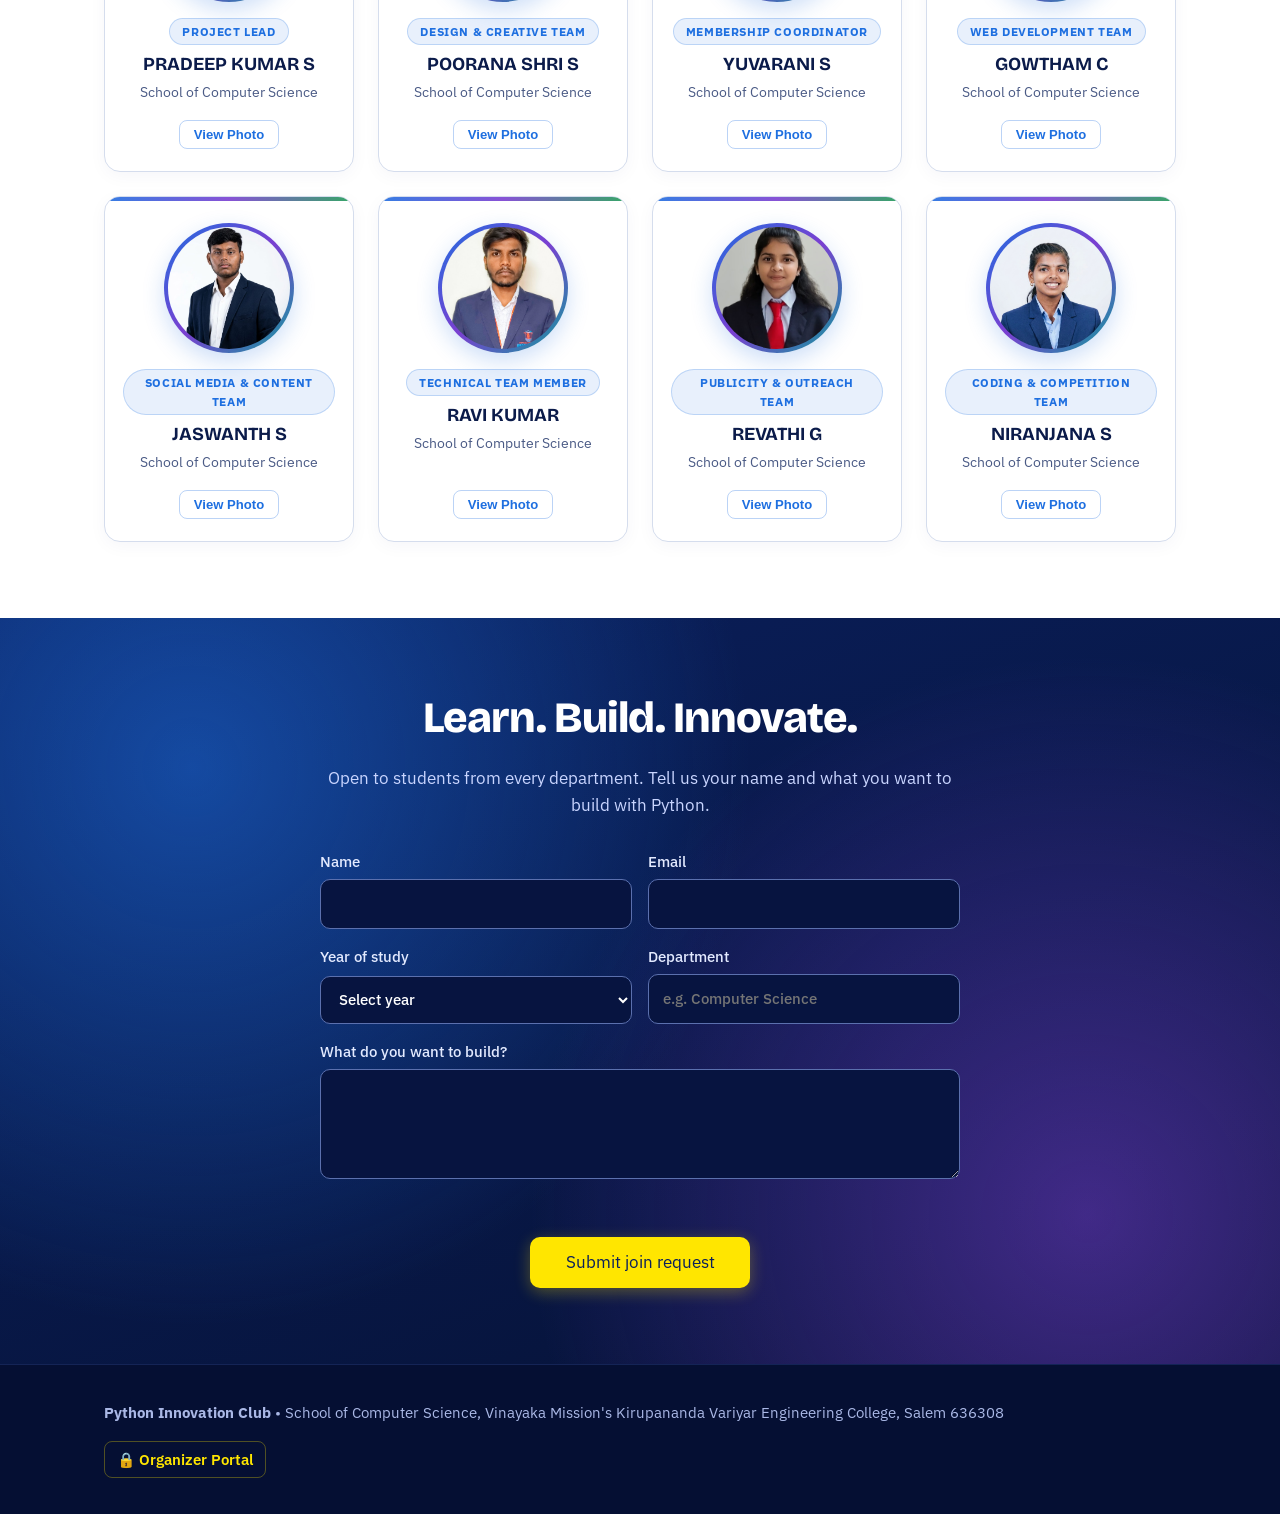
==== commit 837c9a25: "Update club website and animated hero Add button effects, latest event updates, 3D hero animation, a" ====
--- a/index.html
+++ b/index.html
@@ -37,8 +37,8 @@
 .btn:hover{transform:translateY(-2px);box-shadow:0 8px 24px rgba(255,230,0,.45);background:#fff154}
 .btn-secondary{display:inline-flex;align-items:center;justify-content:center;gap:8px;background:rgba(255,255,255,.1);color:#fff;font-weight:600;padding:12px 22px;border-radius:10px;text-decoration:none;border:1px solid rgba(255,255,255,.25);backdrop-filter:blur(6px);transition:all .2s ease}
 .btn-secondary:hover{background:rgba(255,255,255,.2);color:var(--yellow);border-color:var(--yellow);transform:translateY(-2px)}
-.hero{position:relative;overflow:hidden;color:#fff;padding:70px 0 84px;background:radial-gradient(circle at 10% 15%,rgba(30,111,224,.6),transparent 42%),radial-gradient(circle at 90% 10%,rgba(122,63,209,.5),transparent 40%),radial-gradient(circle at 85% 95%,rgba(15,157,154,.45),transparent 42%),radial-gradient(circle at 5% 100%,rgba(240,122,26,.3),transparent 38%),linear-gradient(160deg,#0a1f5c,#061236)}
-.hero-fx{position:absolute;inset:0;width:100%;height:100%;display:block;pointer-events:none;-webkit-mask-image:linear-gradient(to bottom,#000 65%,transparent);mask-image:linear-gradient(to bottom,#000 65%,transparent)}
+.hero{position:relative;overflow:hidden;color:#fff;padding:64px 0 80px;background:radial-gradient(ellipse 90% 75% at 50% -10%,rgba(30,111,224,.6),transparent 65%),radial-gradient(ellipse 60% 50% at 100% 100%,rgba(122,63,209,.22),transparent 60%),linear-gradient(180deg,#0d2a78 0%,#0a1f5c 40%,#071440 75%,#050f33 100%)}
+.hero-fx{position:absolute;inset:0;width:100%;height:100%;display:block;pointer-events:none}
 .hero .wrap{position:relative}
 .hero-chip{display:inline-flex;align-items:center;gap:8px;background:rgba(255,255,255,.1);border:1px solid rgba(255,255,255,.22);padding:6px 14px;border-radius:99px;font-size:.85rem;color:#eef2ff;margin-bottom:18px;backdrop-filter:blur(8px)}
 .pulse-dot{width:8px;height:8px;border-radius:50%;background:#38ef7d;box-shadow:0 0 10px #38ef7d;animation:pulse 2s infinite}
@@ -84,6 +84,8 @@
 .card{background:var(--surface);border:1px solid var(--line);border-radius:14px;padding:24px;box-shadow:0 2px 10px rgba(10,31,92,.03);display:flex;flex-direction:column;transition:transform .22s ease,box-shadow .22s ease,border-color .22s ease}
 .card:hover{transform:translateY(-4px);box-shadow:0 14px 30px rgba(10,31,92,.07);border-color:rgba(30,111,224,.35)}
 .card h3{font-size:1.25rem}
+.event-card{border-top:4px solid var(--c1);background:linear-gradient(145deg,rgba(30,111,224,.045),transparent 55%),var(--surface)}
+.event-card .event-poster-detail{font-size:.92rem;margin-bottom:.65em}
 .event-badge{display:inline-block;padding:3px 10px;border-radius:99px;font-size:.76rem;font-weight:700;letter-spacing:.04em;text-transform:uppercase;margin-bottom:12px;width:fit-content}
 .event-badge.upcoming{background:rgba(31,157,85,.12);color:var(--c2);border:1px solid rgba(31,157,85,.3)}
 .event-badge.ended{background:rgba(74,90,133,.12);color:var(--muted);border:1px solid var(--line)}
@@ -154,6 +156,7 @@
 .theme-toggle{background:rgba(255,255,255,.12);border:1px solid rgba(255,255,255,.25);color:#fff;font-size:1.05rem;padding:6px 10px;border-radius:8px;cursor:pointer;line-height:1;display:inline-flex;align-items:center;justify-content:center;transition:all .2s ease;margin-left:4px}
 .theme-toggle:hover{background:rgba(255,255,255,.25);border-color:var(--yellow)}
 </style>
+<link rel="stylesheet" href="css/button-effects.css">
 </head>
 <body>
 <header><div class="wrap">
@@ -223,9 +226,9 @@
 </div></div></section>
 
 <section id="events" style="background:var(--surface)"><div class="wrap">
-<div class="section-badge">Workshops & Hackathons</div>
-<h2>Events</h2>
-<p class="muted">Participate in our interactive coding sessions, technical challenges, and community workshops.</p>
+<div class="section-badge">Latest Updates</div>
+<h2>Latest Updates & Events</h2>
+<p class="muted">Catch up on recent club workshops, coding sessions, and community events.</p>
 <div class="cards" id="eventCards" aria-live="polite"><p class="muted">Loading events...</p></div>
 <dialog id="eventRegistrationDialog" aria-labelledby="eventRegistrationTitle">
 <h2 id="eventRegistrationTitle">Register for event</h2>
@@ -375,7 +378,7 @@
  return card;
 }
 function makeEventCard(event){
- var card=document.createElement("article");card.className="card";
+ var card=document.createElement("article");card.className="card event-card";
  if(event.status==="ended"){
   var badge=document.createElement("span");badge.className="event-badge ended";badge.textContent="Concluded";card.appendChild(badge);
  }else{
@@ -411,7 +414,17 @@
 document.getElementById("facultyTeamTab").addEventListener("click",function(){showTeamPanel("faculty")});
 showTeamPanel("student");
 function renderEvents(items){
- renderCards("eventCards",items,makeEventCard);
+ var sortedItems=items.slice().sort(function(a,b){
+  function timestamp(value){
+   var date=String(value||"").trim(),parts=date.match(/^(\d{1,2})\/(\d{1,2})\/(\d{4})$/);
+   if(parts)return new Date(Number(parts[3]),Number(parts[2])-1,Number(parts[1])).getTime();
+   if(/^\d{4}$/.test(date))return new Date(Number(date),0,1).getTime();
+   var parsed=Date.parse(date);
+   return Number.isNaN(parsed)?0:parsed;
+  }
+  return timestamp(b.date)-timestamp(a.date);
+ });
+ renderCards("eventCards",sortedItems,makeEventCard);
 }
 async function apiRequest(url,options){
  options=options||{};options.headers=Object.assign({},options.headers||{});
@@ -533,78 +546,94 @@
 if(matchMedia("(prefers-reduced-motion:reduce)").matches){i=lines.length-1}
 type();
 
-/* Hero background: straight horizontal and vertical lines with light streaks moving along them */
+/* Hero background: 3D network of glowing nodes and lines that rotates, drifts and follows the pointer */
 (function(){
  var canvas=document.getElementById("heroFx"),hero=document.getElementById("home");
  if(!canvas||!canvas.getContext)return;
- var ctx=canvas.getContext("2d"),W=0,H=0,dpr=1,streaks=[],raf=0;
+ var ctx=canvas.getContext("2d"),W=0,H=0,dpr=1,nodes=[],raf=0,D=240,CAM=1100;
+ var mx=0,my=0,tx=0,ty=0;
  var reduce=matchMedia("(prefers-reduced-motion:reduce)").matches;
- var G=56,COLORS=["127,176,255","95,214,211","255,230,0","201,213,255"];
  function rand(a,b){return a+Math.random()*(b-a)}
- function pick(a){return a[Math.floor(Math.random()*a.length)]}
- function place(s,first){
-  s.vert=Math.random()<.5;
-  var lanes=Math.floor((s.vert?W:H)/G);
-  s.lane=Math.floor(rand(1,Math.max(2,lanes)))*G+.5;
-  s.len=rand(70,190);
-  s.speed=rand(1.2,3.4);
-  s.dir=Math.random()<.5?1:-1;
-  s.c=pick(COLORS);
-  s.a=rand(.55,.95);
-  var span=s.vert?H:W;
-  s.pos=first?rand(-s.len,span+s.len):(s.dir>0?-s.len:span+s.len);
- }
  function resize(){
   var box=hero.getBoundingClientRect();
   dpr=Math.min(window.devicePixelRatio||1,2);
   W=box.width;H=box.height;
   canvas.width=Math.round(W*dpr);canvas.height=Math.round(H*dpr);
   ctx.setTransform(dpr,0,0,dpr,0,0);
-  var n=Math.max(12,Math.min(34,Math.round(W*H/20000)));
-  streaks=[];
-  for(var i=0;i<n;i++){var s={};place(s,true);streaks.push(s)}
-  if(reduce)draw();
- }
- function drawGrid(){
-  ctx.strokeStyle="rgba(255,255,255,.06)";
+  var n=Math.max(40,Math.min(110,Math.round(W*H/9000)));
+  nodes=[];
+  for(var i=0;i<n;i++){
+   nodes.push({x:rand(-.65,.65)*W,y:rand(-.65,.65)*H,z:rand(-300,300),
+    vx:rand(-.22,.22),vy:rand(-.22,.22),vz:rand(-.15,.15),
+    r:rand(1.6,4.2),glow:Math.random()<.32,
+    c:(function(r){return r<.55?"226,234,255":r<.88?"127,176,255":"255,230,0"})(Math.random())});
+  }
+  D=Math.sqrt((1.3*W*1.3*H)/n)*2.4;
+  if(reduce)draw(0);
+ }
+ function draw(time){
+  ctx.clearRect(0,0,W,H);
+  var a=.3*Math.sin(time*.00035)+mx*.28,b=.1*Math.sin(time*.00027+1)+my*.18;
+  var ca=Math.cos(a),sa=Math.sin(a),cb=Math.cos(b),sb=Math.sin(b),i,j,p,q;
+  for(i=0;i<nodes.length;i++){
+   p=nodes[i];
+   var x1=p.x*ca+p.z*sa,z1=-p.x*sa+p.z*ca;
+   var y2=p.y*cb-z1*sb,z2=p.y*sb+z1*cb;
+   var s=CAM/(CAM+z2);
+   p.sx=W/2+x1*s;p.sy=H/2+y2*s;p.s=s;p.d=z2;
+  }
   ctx.lineWidth=1;
-  ctx.beginPath();
-  for(var x=G+.5;x<W;x+=G){ctx.moveTo(x,0);ctx.lineTo(x,H)}
-  for(var y=G+.5;y<H;y+=G){ctx.moveTo(0,y);ctx.lineTo(W,y)}
-  ctx.stroke();
- }
- function draw(){
-  ctx.clearRect(0,0,W,H);
-  drawGrid();
-  ctx.lineWidth=2;ctx.lineCap="round";
-  for(var i=0;i<streaks.length;i++){
-   var s=streaks[i],head=s.pos,tail=s.pos-s.dir*s.len,g;
-   if(s.vert)g=ctx.createLinearGradient(s.lane,tail,s.lane,head);
-   else g=ctx.createLinearGradient(tail,s.lane,head,s.lane);
-   g.addColorStop(0,"rgba("+s.c+",0)");
-   g.addColorStop(1,"rgba("+s.c+","+s.a+")");
-   ctx.strokeStyle=g;
-   ctx.beginPath();
-   if(s.vert){ctx.moveTo(s.lane,tail);ctx.lineTo(s.lane,head)}
-   else{ctx.moveTo(tail,s.lane);ctx.lineTo(head,s.lane)}
-   ctx.stroke();
-  }
- }
- function step(){
-  for(var i=0;i<streaks.length;i++){
-   var s=streaks[i];
-   s.pos+=s.speed*s.dir;
-   var span=s.vert?H:W;
-   if((s.dir>0&&s.pos-s.len>span)||(s.dir<0&&s.pos+s.len<0))place(s,false);
-  }
-  draw();
+  for(i=0;i<nodes.length;i++){
+   p=nodes[i];
+   for(j=i+1;j<nodes.length;j++){
+    q=nodes[j];
+    var dx=p.x-q.x,dy=p.y-q.y,dz=p.z-q.z,d=Math.sqrt(dx*dx+dy*dy+dz*dz);
+    if(d<D){
+     var depth=Math.min(1,(p.s+q.s)*.42);
+     var al=(1-d/D)*.9*depth;
+     ctx.strokeStyle="rgba("+((i+j)%3===0?"30,111,224":"150,190,255")+","+al.toFixed(3)+")";
+     ctx.beginPath();ctx.moveTo(p.sx,p.sy);ctx.lineTo(q.sx,q.sy);ctx.stroke();
+    }
+   }
+  }
+  var order=nodes.slice().sort(function(m,n){return n.d-m.d});
+  for(i=0;i<order.length;i++){
+   p=order[i];
+   var r=p.r*p.s,al2=Math.min(1,p.s*.85);
+   if(p.glow){
+    var g=ctx.createRadialGradient(p.sx,p.sy,0,p.sx,p.sy,r*5);
+    g.addColorStop(0,"rgba("+p.c+","+(.5*al2).toFixed(3)+")");
+    g.addColorStop(1,"rgba("+p.c+",0)");
+    ctx.fillStyle=g;ctx.beginPath();ctx.arc(p.sx,p.sy,r*5,0,6.2832);ctx.fill();
+  }
+   ctx.fillStyle="rgba("+p.c+","+al2.toFixed(3)+")";
+   ctx.beginPath();ctx.arc(p.sx,p.sy,r,0,6.2832);ctx.fill();
+  }
+ }
+ function step(time){
+  mx+=(tx-mx)*.04;my+=(ty-my)*.04;
+  var lx=W*.7,ly=H*.7;
+  for(var i=0;i<nodes.length;i++){
+   var p=nodes[i];
+   p.x+=p.vx;p.y+=p.vy;p.z+=p.vz;
+   if(p.x>lx||p.x<-lx)p.vx=-p.vx;
+   if(p.y>ly||p.y<-ly)p.vy=-p.vy;
+   if(p.z>320||p.z<-320)p.vz=-p.vz;
+  }
+  draw(time);
   raf=requestAnimationFrame(step);
  }
  function start(){if(!reduce&&!raf)raf=requestAnimationFrame(step)}
  function stop(){cancelAnimationFrame(raf);raf=0}
  resize();
  window.addEventListener("resize",resize);
- if(reduce){draw();return}
+ if(reduce){return}
+ hero.addEventListener("pointermove",function(e){
+  var box=hero.getBoundingClientRect();
+  tx=(e.clientX-box.left)/box.width-.5;
+  ty=(e.clientY-box.top)/box.height-.5;
+ });
+ hero.addEventListener("pointerleave",function(){tx=0;ty=0});
  if("IntersectionObserver" in window){
   new IntersectionObserver(function(e){if(e[0].isIntersecting)start();else stop()}).observe(hero);
  }
@@ -628,5 +657,6 @@
  }
 })();
 </script>
+<script src="js/button-effects.js"></script>
 </body>
 </html>
--- a/css/button-effects.css
+++ b/css/button-effects.css
@@ -0,0 +1,220 @@
+:root {
+  --button-fx-accent: var(--yellow, #ffe600);
+}
+
+:where(
+  button,
+  input[type="button"],
+  input[type="submit"],
+  input[type="reset"],
+  a.btn,
+  a.btn-secondary,
+  a.btn-primary,
+  a.btn-danger,
+  a.btn-export,
+  a.back-link,
+  a.footer-admin-link,
+  a[role="button"],
+  nav a.cta,
+  header a.cta
+) {
+  position: relative;
+  isolation: isolate;
+  overflow: hidden;
+  cursor: pointer;
+  -webkit-tap-highlight-color: transparent;
+  transition: transform 0.18s ease, box-shadow 0.18s ease, filter 0.18s ease !important;
+}
+
+@media (hover: hover) and (pointer: fine) {
+  :where(
+    button,
+    input[type="button"],
+    input[type="submit"],
+    input[type="reset"],
+    a.btn,
+    a.btn-secondary,
+    a.btn-primary,
+    a.btn-danger,
+    a.btn-export,
+    a.back-link,
+    a.footer-admin-link,
+    a[role="button"],
+    nav a.cta,
+    header a.cta
+  ):hover:not(:disabled):not([aria-disabled="true"]) {
+    transform: translateY(-1px) !important;
+    box-shadow: 0 5px 16px rgba(255, 230, 0, 0.22) !important;
+    box-shadow: 0 5px 16px color-mix(in srgb, var(--button-fx-accent) 28%, transparent) !important;
+    filter: brightness(1.02) !important;
+  }
+}
+
+:where(
+  button,
+  input[type="button"],
+  input[type="submit"],
+  input[type="reset"],
+  a.btn,
+  a.btn-secondary,
+  a.btn-primary,
+  a.btn-danger,
+  a.btn-export,
+  a.back-link,
+  a.footer-admin-link,
+  a[role="button"],
+  nav a.cta,
+  header a.cta
+):active:not(:disabled):not([aria-disabled="true"]) {
+  transform: scale(0.985) !important;
+  filter: brightness(0.99) !important;
+  transition-duration: 0.08s !important;
+}
+
+:where(
+  button,
+  input[type="button"],
+  input[type="submit"],
+  input[type="reset"],
+  a.btn,
+  a.btn-secondary,
+  a.btn-primary,
+  a.btn-danger,
+  a.btn-export,
+  a.back-link,
+  a.footer-admin-link,
+  a[role="button"],
+  nav a.cta,
+  header a.cta
+):focus-visible {
+  outline: 3px solid var(--button-fx-accent) !important;
+  outline-offset: 3px;
+}
+
+:where(
+  button,
+  input[type="button"],
+  input[type="submit"],
+  input[type="reset"],
+  a.btn,
+  a.btn-secondary,
+  a.btn-primary,
+  a.btn-danger,
+  a.btn-export,
+  a.back-link,
+  a.footer-admin-link,
+  a[role="button"],
+  nav a.cta,
+  header a.cta
+):is(:disabled, [aria-disabled="true"]) {
+  opacity: 0.55 !important;
+  cursor: not-allowed !important;
+  transform: none !important;
+  box-shadow: none !important;
+  filter: none !important;
+}
+
+.button-fx-ripple {
+  position: absolute;
+  z-index: 0;
+  width: var(--ripple-size);
+  height: var(--ripple-size);
+  left: var(--ripple-x);
+  top: var(--ripple-y);
+  border-radius: 50%;
+  background: rgba(255, 230, 0, 0.34);
+  background: color-mix(in srgb, var(--button-fx-accent) 34%, transparent);
+  transform: scale(0);
+  pointer-events: none;
+  animation: button-fx-ripple 0.52s ease-out forwards;
+}
+
+.button-fx-input-ripple {
+  background-size: 0 0;
+  background-image: radial-gradient(circle, rgba(255, 230, 0, 0.34) 10%, transparent 11%) !important;
+  background-image: radial-gradient(circle, color-mix(in srgb, var(--button-fx-accent) 34%, transparent) 10%, transparent 11%) !important;
+  background-position: var(--ripple-left) var(--ripple-top) !important;
+  background-repeat: no-repeat !important;
+  animation: button-fx-input-ripple 0.6s ease-out forwards;
+}
+
+@keyframes button-fx-ripple {
+  to {
+    transform: scale(1);
+    opacity: 0;
+  }
+}
+
+@keyframes button-fx-input-ripple {
+  to {
+    background-size: var(--ripple-size) var(--ripple-size);
+  }
+}
+
+@media (prefers-reduced-motion: reduce) {
+  :where(
+    button,
+    input[type="button"],
+    input[type="submit"],
+    input[type="reset"],
+    a.btn,
+    a.btn-secondary,
+    a.btn-primary,
+    a.btn-danger,
+    a.btn-export,
+    a.back-link,
+    a.footer-admin-link,
+    a[role="button"],
+    nav a.cta,
+    header a.cta
+  ) {
+    transition: none !important;
+    scroll-behavior: auto;
+  }
+
+  :where(
+    button,
+    input[type="button"],
+    input[type="submit"],
+    input[type="reset"],
+    a.btn,
+    a.btn-secondary,
+    a.btn-primary,
+    a.btn-danger,
+    a.btn-export,
+    a.back-link,
+    a.footer-admin-link,
+    a[role="button"],
+    nav a.cta,
+    header a.cta
+  ):hover:not(:disabled):not([aria-disabled="true"]),
+  :where(
+    button,
+    input[type="button"],
+    input[type="submit"],
+    input[type="reset"],
+    a.btn,
+    a.btn-secondary,
+    a.btn-primary,
+    a.btn-danger,
+    a.btn-export,
+    a.back-link,
+    a.footer-admin-link,
+    a[role="button"],
+    nav a.cta,
+    header a.cta
+  ):active:not(:disabled):not([aria-disabled="true"]) {
+    transform: none !important;
+    filter: none !important;
+  }
+
+  .button-fx-ripple {
+    display: none;
+    animation: none;
+  }
+
+  .button-fx-input-ripple {
+    animation: none;
+    background-image: none !important;
+  }
+}
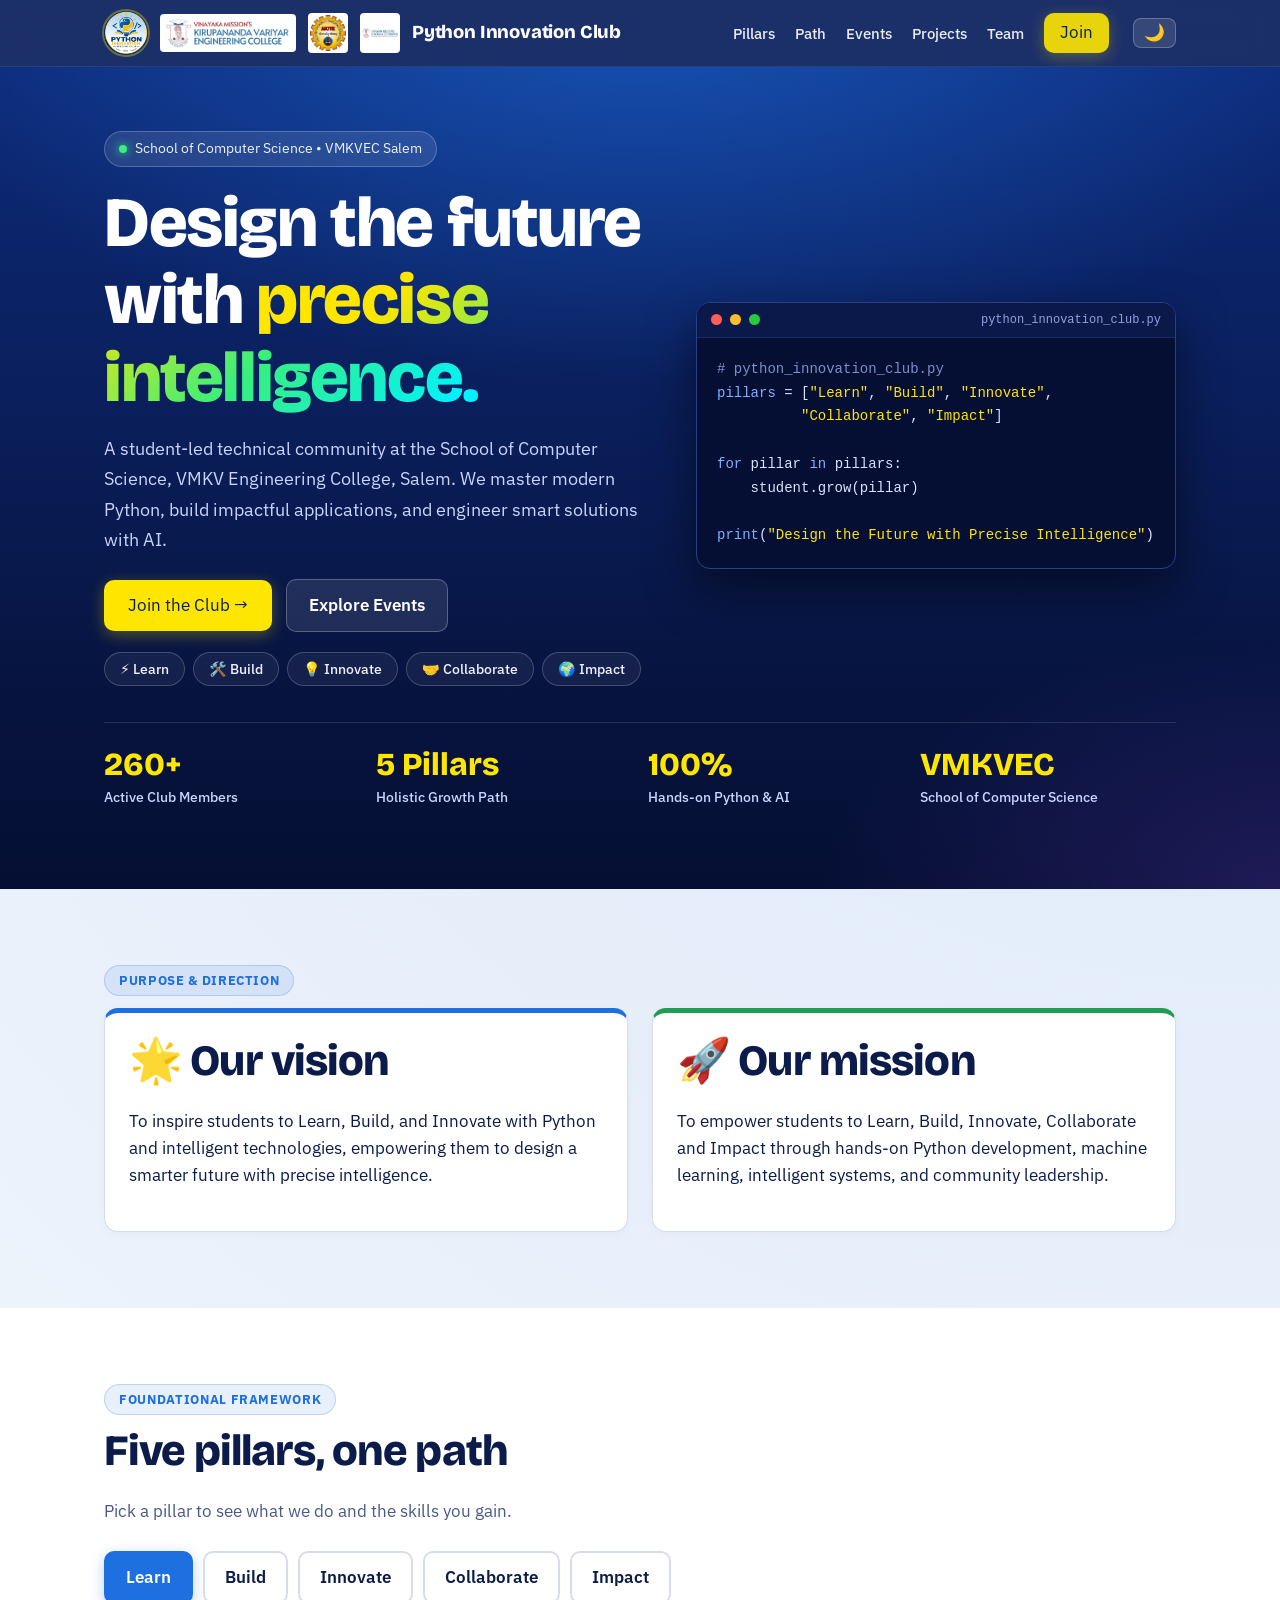
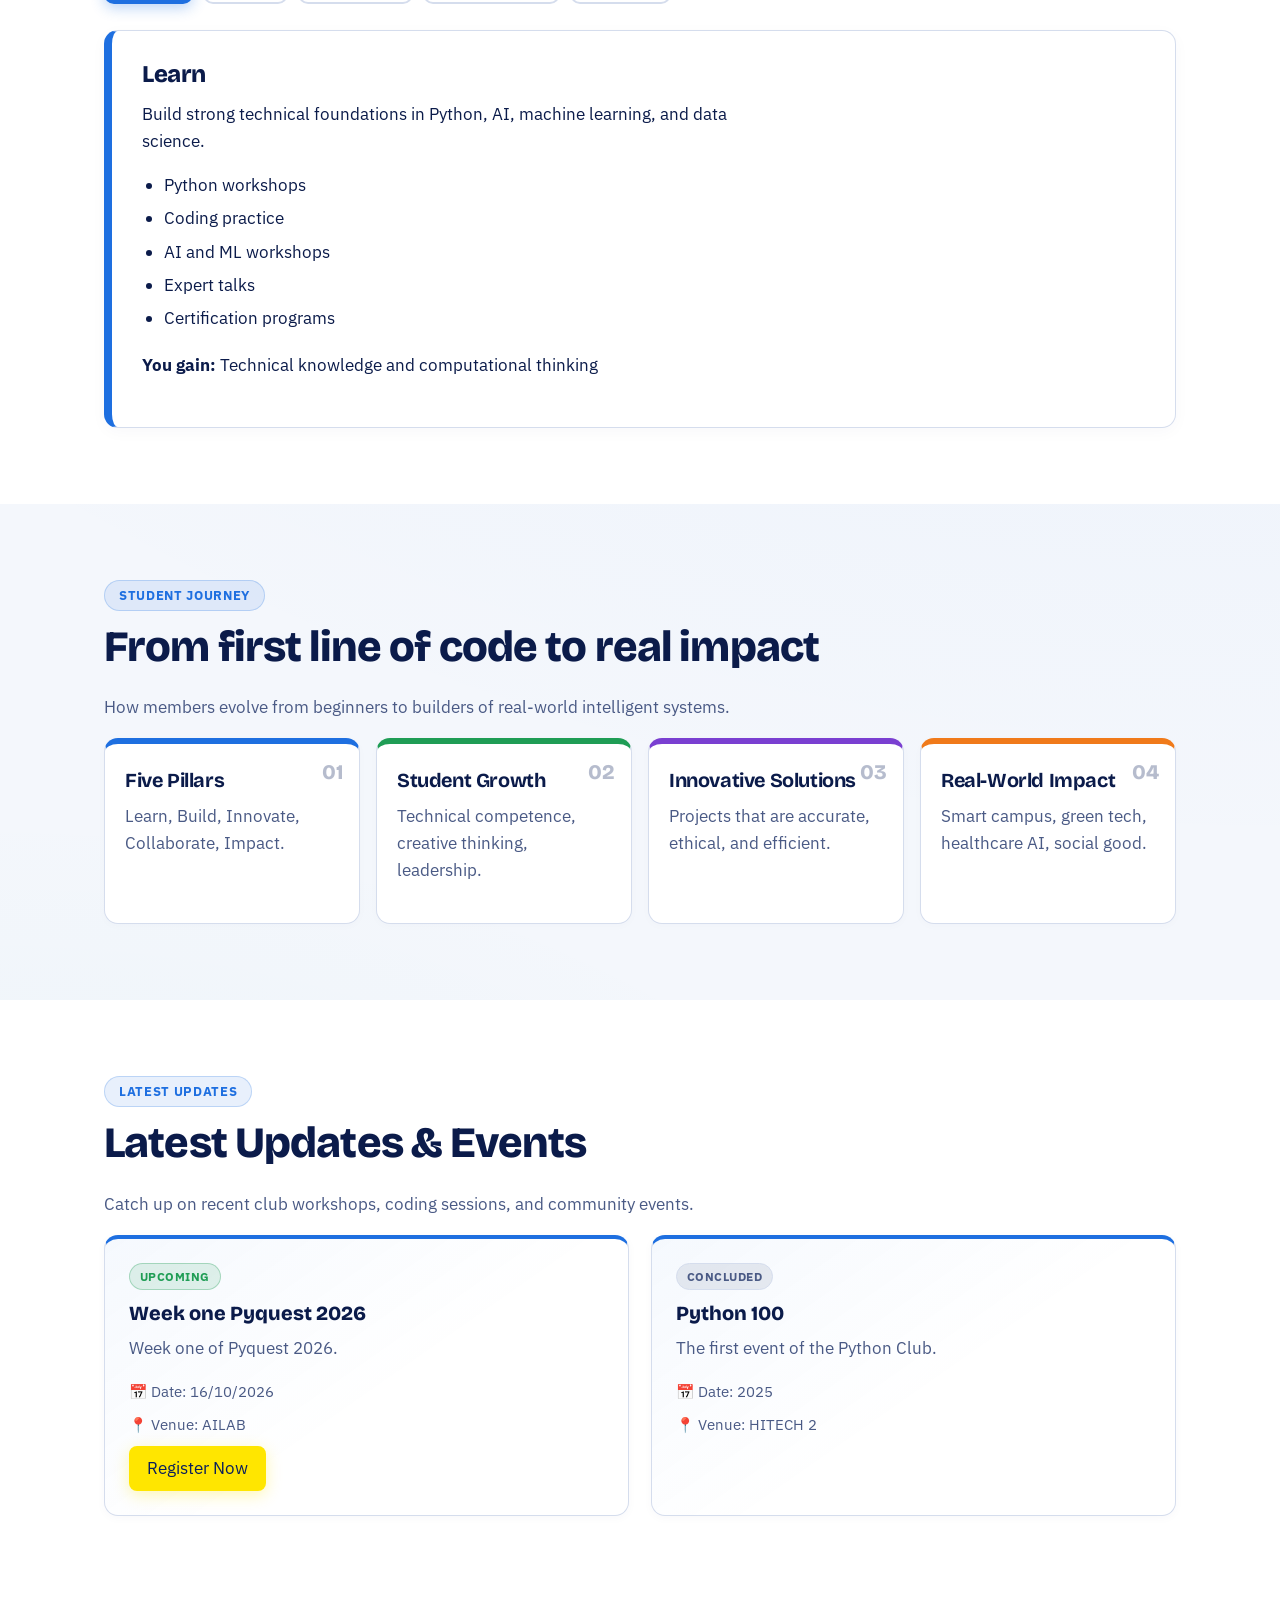
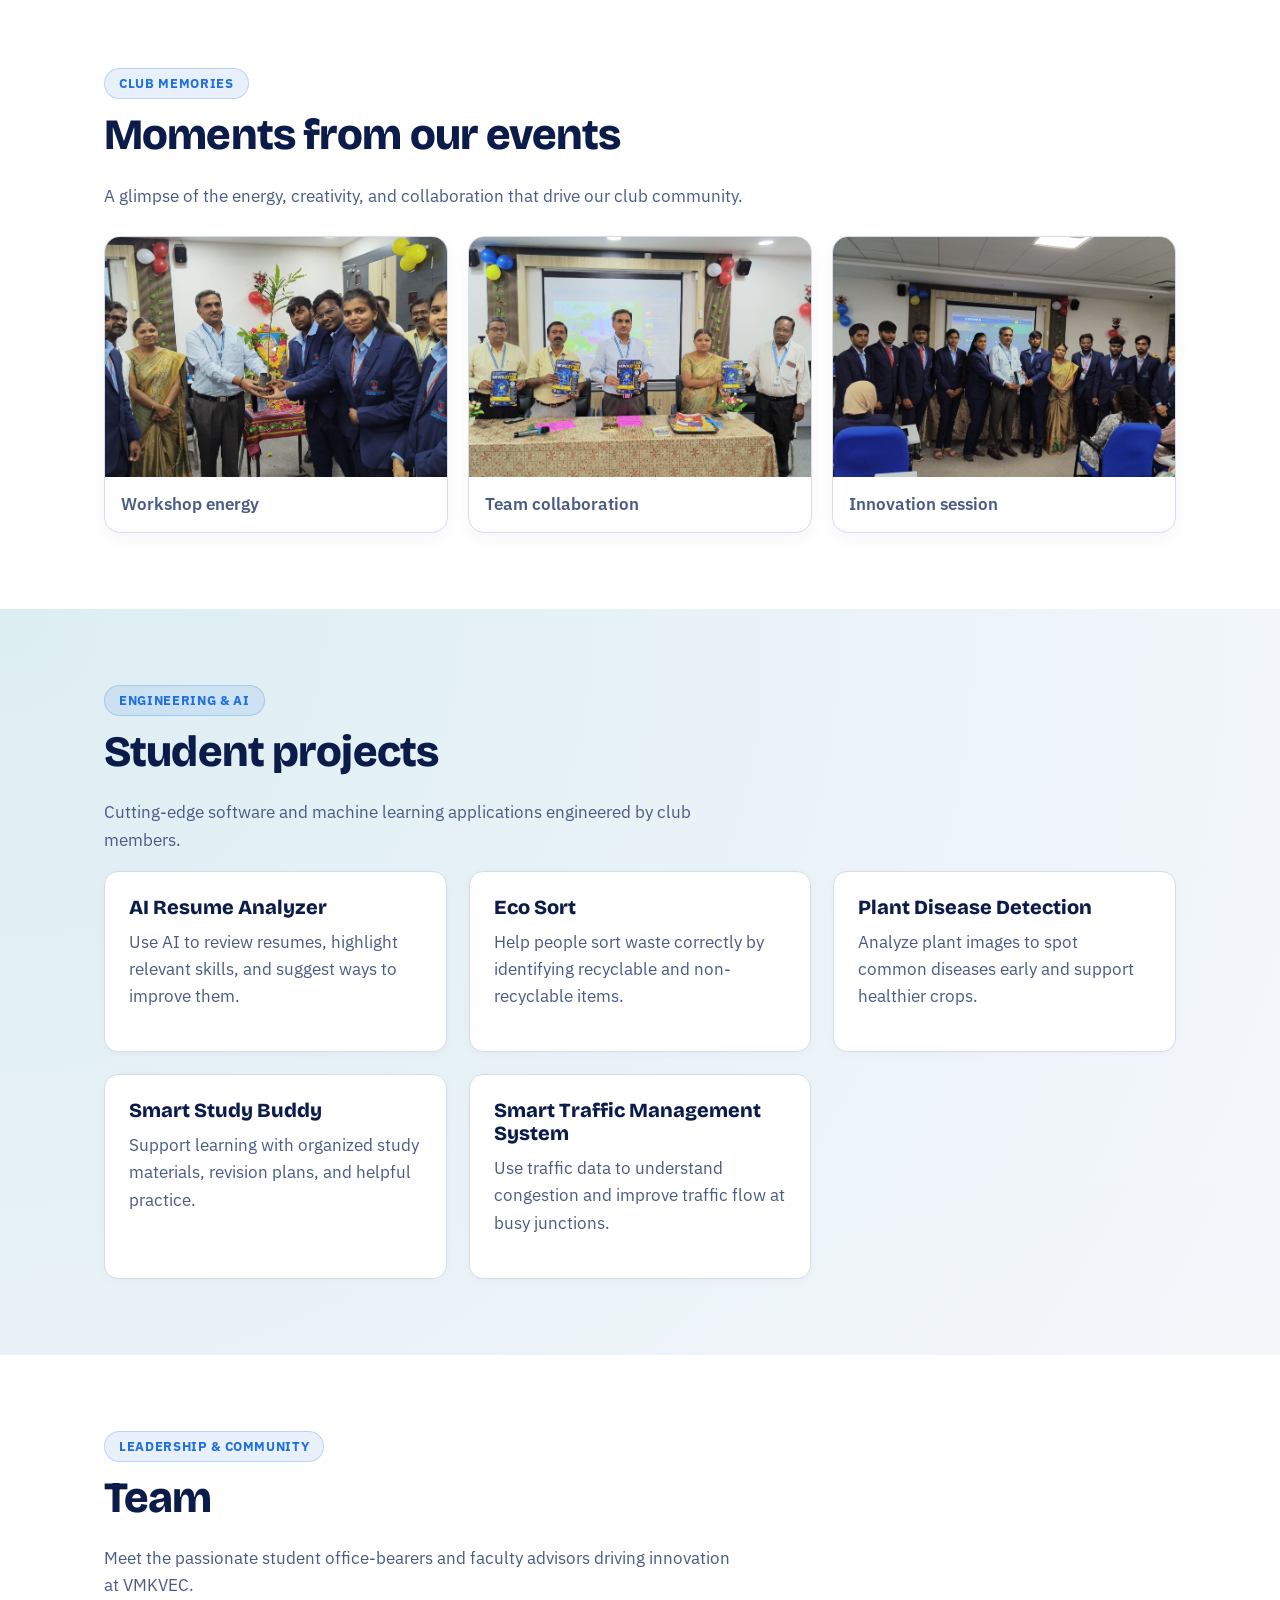
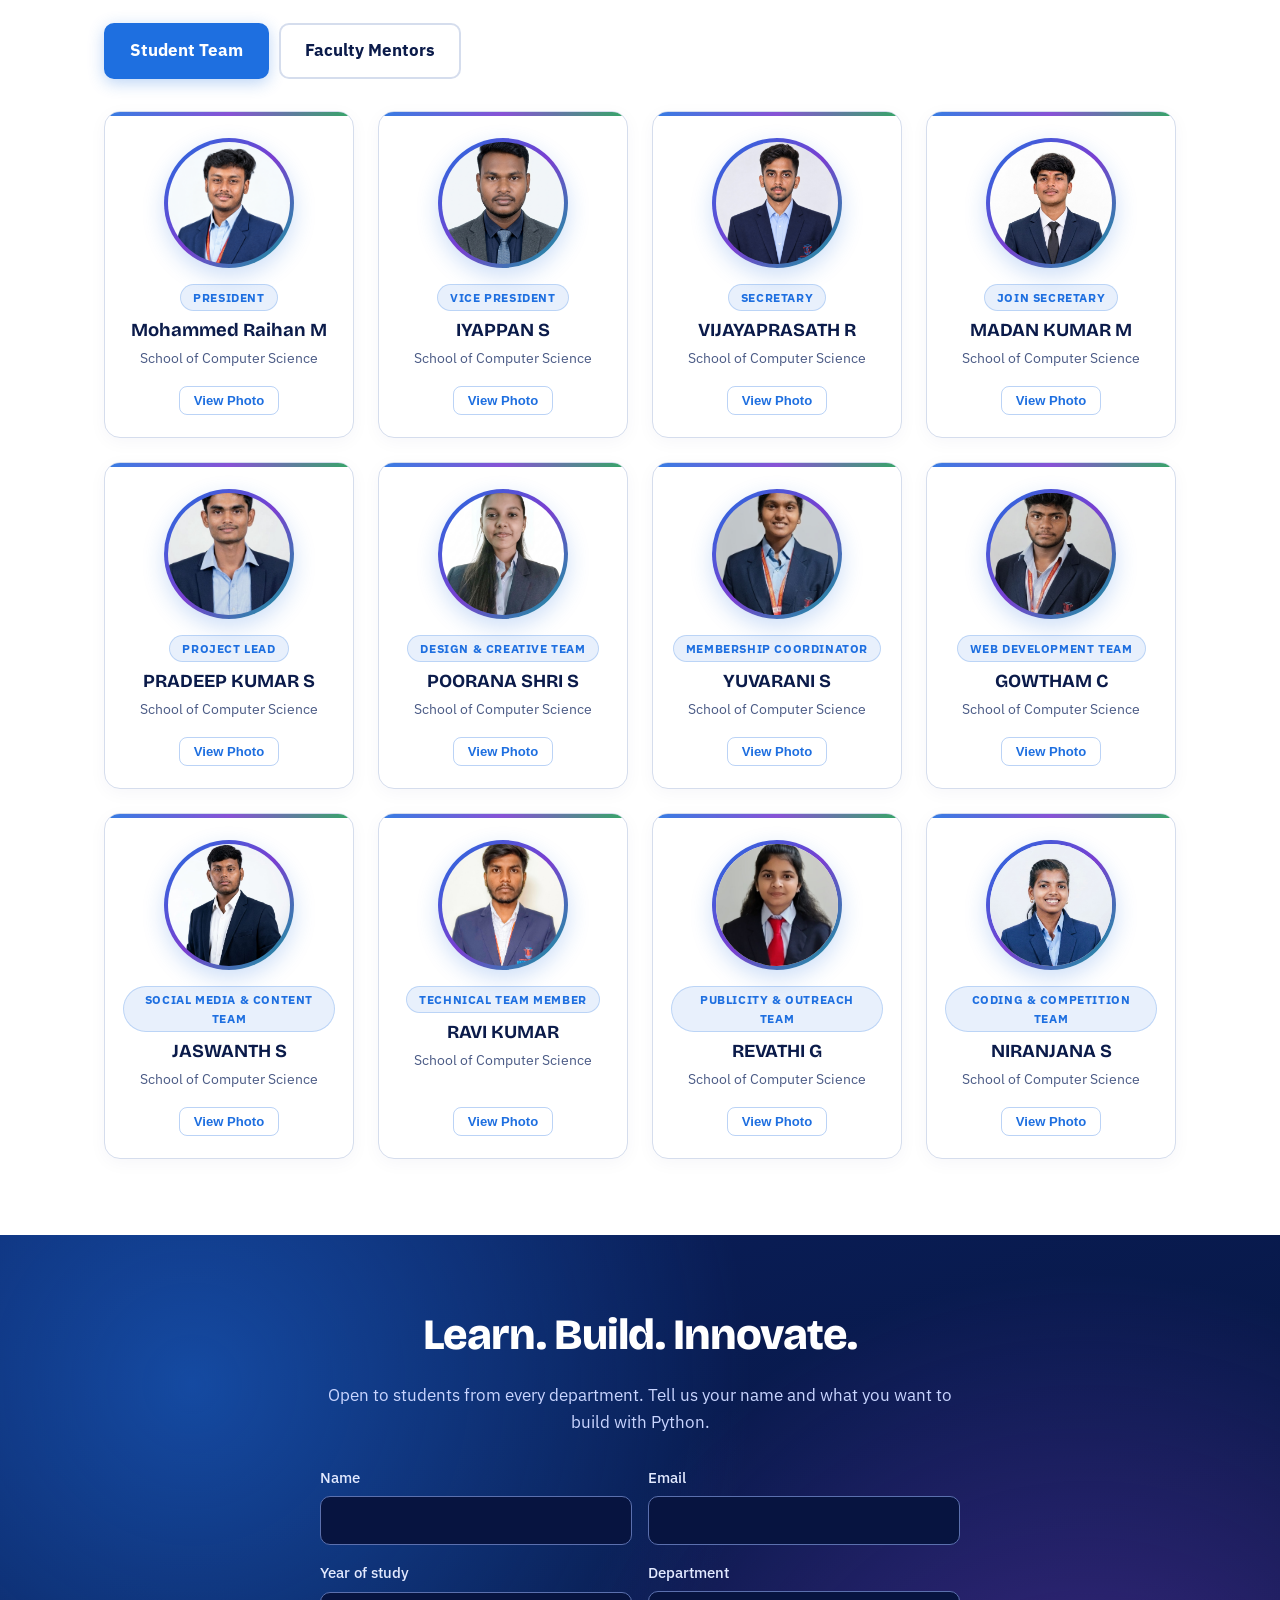
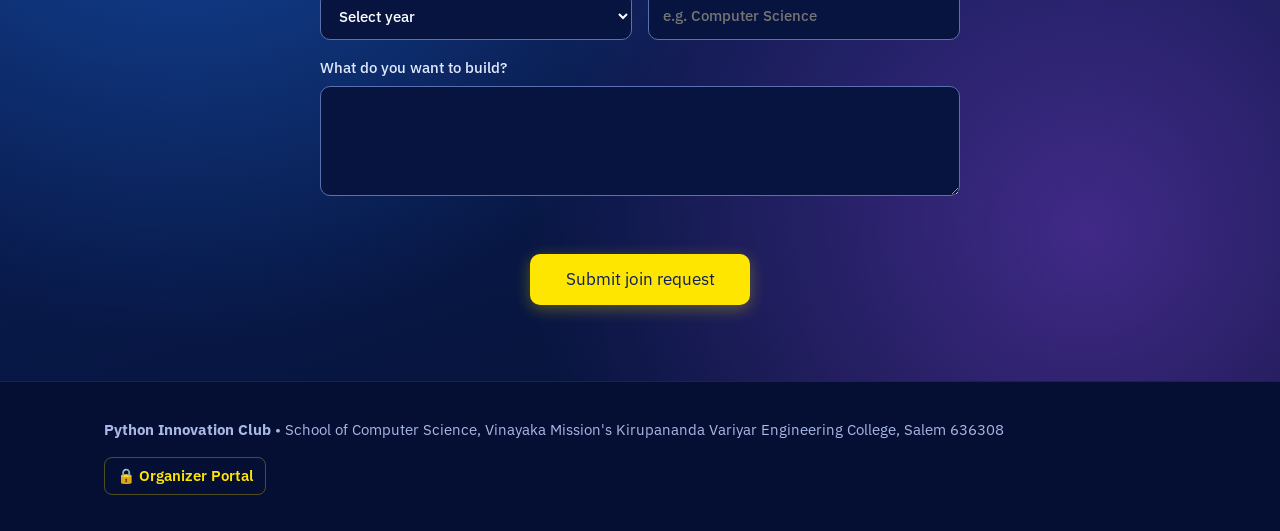
==== commit d0500545: "Add club event gallery and PyMystery event Co-authored-by: Copilot <223556219+Copilot@users.noreply." ====
--- a/index.html
+++ b/index.html
@@ -84,6 +84,11 @@
 .card{background:var(--surface);border:1px solid var(--line);border-radius:14px;padding:24px;box-shadow:0 2px 10px rgba(10,31,92,.03);display:flex;flex-direction:column;transition:transform .22s ease,box-shadow .22s ease,border-color .22s ease}
 .card:hover{transform:translateY(-4px);box-shadow:0 14px 30px rgba(10,31,92,.07);border-color:rgba(30,111,224,.35)}
 .card h3{font-size:1.25rem}
+.gallery-grid{display:grid;grid-template-columns:repeat(auto-fit,minmax(220px,1fr));gap:20px;margin-top:26px}
+.gallery-card{margin:0;background:var(--surface);border:1px solid var(--line);border-radius:16px;overflow:hidden;box-shadow:0 6px 18px rgba(10,31,92,.04);transition:transform .22s ease,box-shadow .22s ease,border-color .22s ease}
+.gallery-card:hover{transform:translateY(-4px);box-shadow:0 16px 30px rgba(10,31,92,.09);border-color:rgba(30,111,224,.35)}
+.gallery-card img{display:block;width:100%;height:240px;object-fit:cover}
+.gallery-card figcaption{padding:14px 16px;font-weight:600;color:var(--muted)}
 .event-card{border-top:4px solid var(--c1);background:linear-gradient(145deg,rgba(30,111,224,.045),transparent 55%),var(--surface)}
 .event-card .event-poster-detail{font-size:.92rem;margin-bottom:.65em}
 .event-badge{display:inline-block;padding:3px 10px;border-radius:99px;font-size:.76rem;font-weight:700;letter-spacing:.04em;text-transform:uppercase;margin-bottom:12px;width:fit-content}
@@ -258,6 +263,17 @@
 </dialog>
 </div></section>
 
+<section id="gallery" style="background:var(--surface)"><div class="wrap">
+<div class="section-badge">Club Memories</div>
+<h2>Moments from our events</h2>
+<p class="muted">A glimpse of the energy, creativity, and collaboration that drive our club community.</p>
+<div class="gallery-grid">
+<figure class="gallery-card"><img src="images/gallery/IMG_20261015_131553_589.jpg.jpeg" alt="Club members during the event"><figcaption>Workshop energy</figcaption></figure>
+<figure class="gallery-card"><img src="images/gallery/IMG_20261015_132400_698.jpg.jpeg" alt="Students collaborating at the club session"><figcaption>Team collaboration</figcaption></figure>
+<figure class="gallery-card"><img src="images/gallery/IMG_20261015_133410_486.jpg (1).jpeg" alt="Club members at an innovation session"><figcaption>Innovation session</figcaption></figure>
+</div>
+</div></section>
+
 <section id="projects"><div class="wrap">
 <div class="section-badge">Engineering & AI</div>
 <h2>Student projects</h2>
